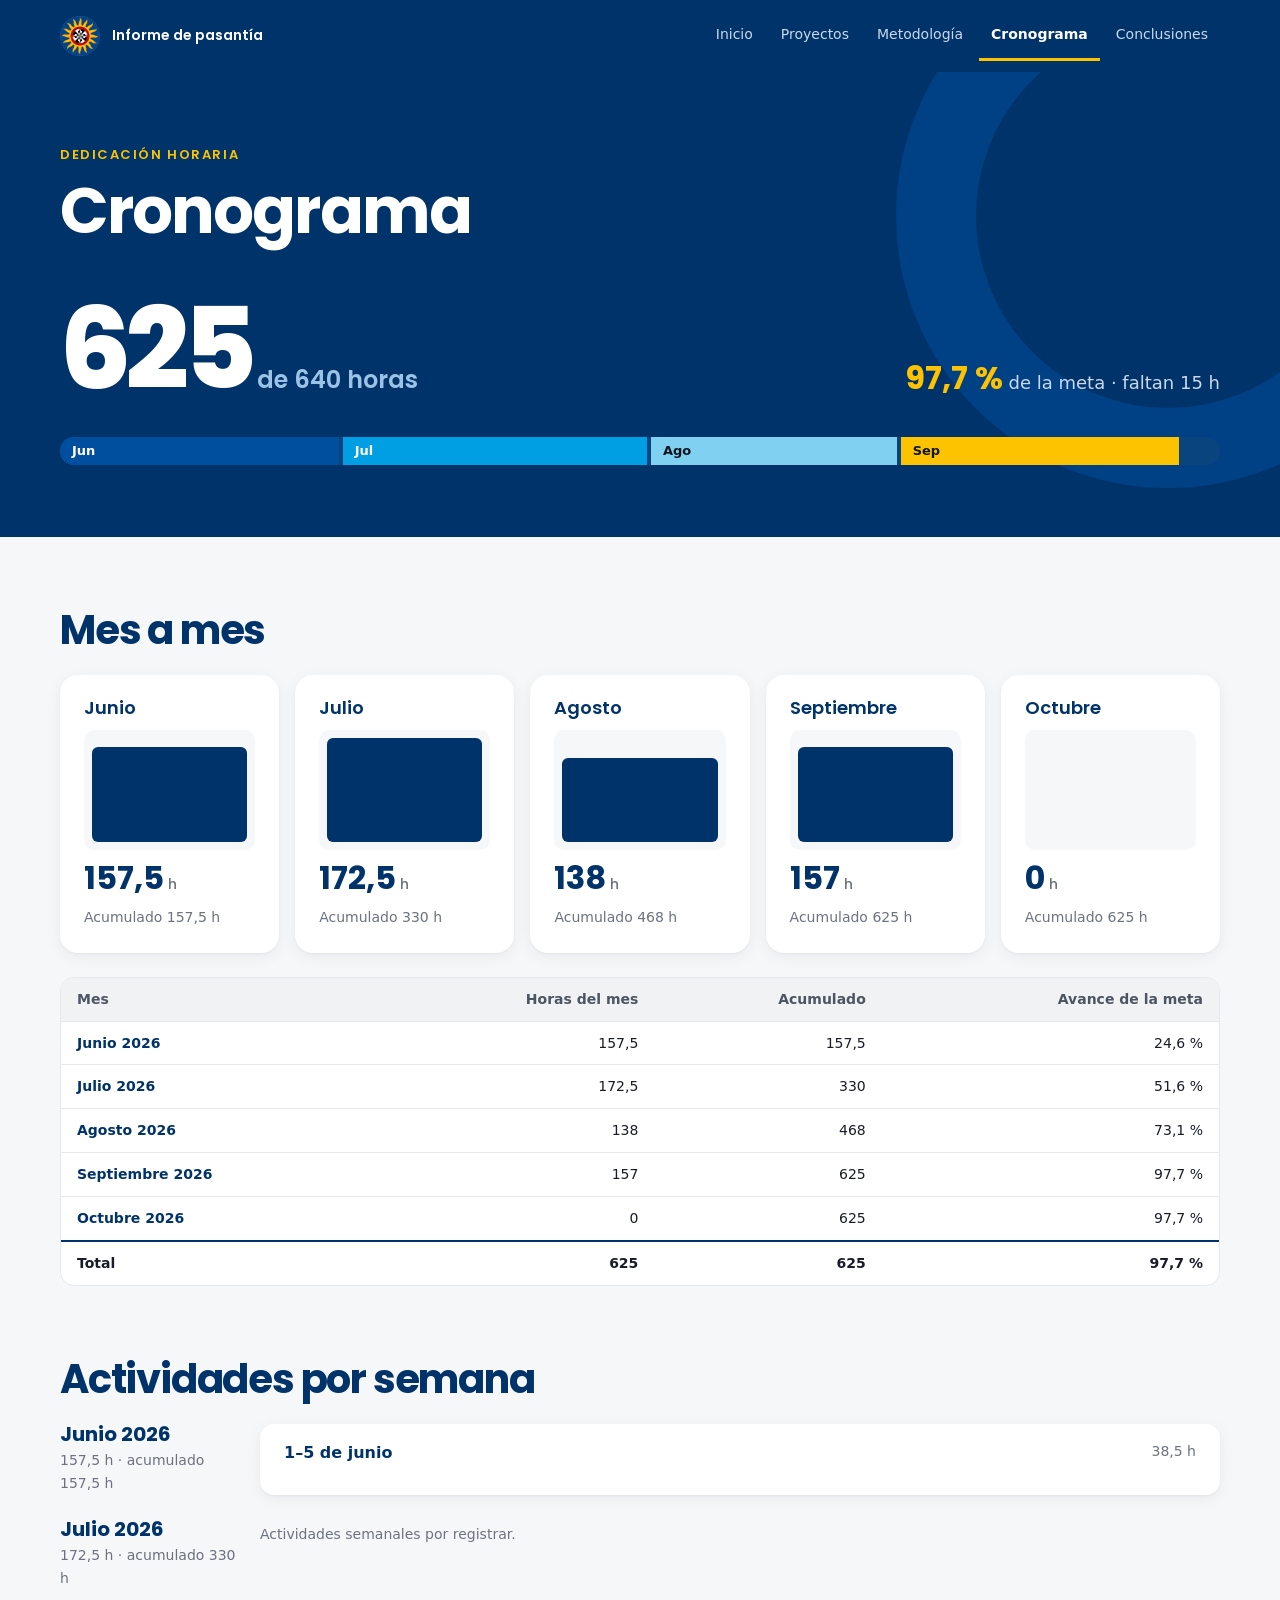
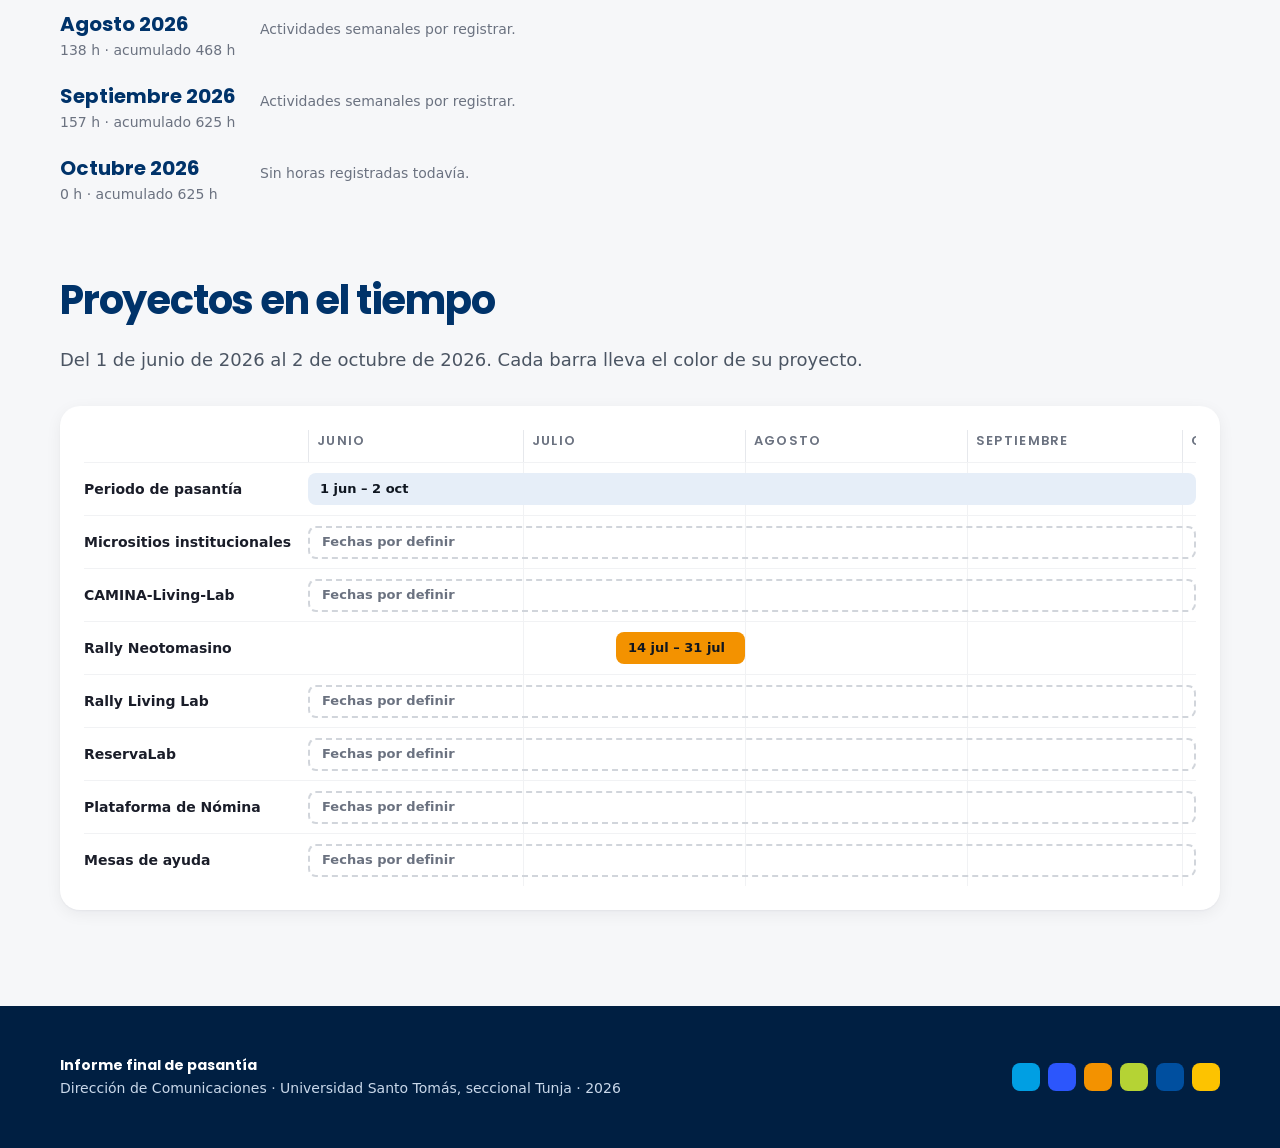
==== cronograma.html @ 3eb67ada "Primer commit" ====
<!doctype html>
<html lang="es">
<head>
  <meta charset="utf-8">
  <meta name="viewport" content="width=device-width, initial-scale=1">
  <title>Cronograma · Informe de pasantía</title>
  <meta name="description" content="Cronograma de la pasantía: avance de horas, resumen mensual, actividades semanales y diagrama de Gantt de los proyectos.">
  <link rel="icon" href="./assets/img/marcas/usta-escudo.webp" type="image/webp">
  <link rel="stylesheet" href="./assets/css/estilos.css">
  <script>document.documentElement.className += ' js';</script>
</head>
<body data-pagina="cronograma" data-seccion="cronograma" data-raiz="./">
  <a class="salto" href="#contenido">Saltar al contenido</a>

  <header class="barra">
    <div class="barra__interior">
      <a class="marca" href="./index.html">
        <img src="./assets/img/marcas/usta-escudo.webp" alt="Escudo de la Universidad Santo Tomás">
        <span>Informe de pasantía</span>
      </a>
      <button class="menu-boton" type="button" aria-expanded="false" aria-controls="menu-principal">
        <span class="menu-boton__icono" aria-hidden="true"></span>Menú
      </button>
      <nav id="menu-principal" class="menu" aria-label="Principal">
        <ul>
          <li><a href="./index.html" data-seccion="inicio">Inicio</a></li>
          <li><a href="./index.html#proyectos" data-seccion="proyectos">Proyectos</a></li>
          <li><a href="./metodologia.html" data-seccion="metodologia">Metodología</a></li>
          <li><a href="./cronograma.html" data-seccion="cronograma">Cronograma</a></li>
          <li><a href="./conclusiones.html" data-seccion="conclusiones">Conclusiones</a></li>
        </ul>
      </nav>
    </div>
  </header>

  <main id="contenido" tabindex="-1">
    <header class="cabecera-oscura">
      <div class="cabecera-oscura__aro" aria-hidden="true"></div>
      <div class="contenedor">
        <p class="antetitulo">Dedicación horaria</p>
        <h1>Cronograma</h1>
        <div id="crono-cabecera"></div>
      </div>
    </header>
    <noscript><div class="contenedor"><p class="aviso">Este informe usa JavaScript para mostrar los datos. Actívalo para ver el contenido completo.</p></div></noscript>
    <div class="contenedor">
      <div id="cronograma"></div>
      <div id="gantt"></div>
    </div>
  </main>

  <footer class="pie">
    <div class="pie__interior">
      <p><strong>Informe final de pasantía</strong><br>Dirección de Comunicaciones · Universidad Santo Tomás, seccional Tunja · 2026</p>
      <div class="pie__paleta" aria-hidden="true">
        <span style="background:#009fe3"></span><span style="background:#2c56fc"></span><span style="background:#f39200"></span><span style="background:#b5d334"></span><span style="background:#004f9f"></span><span style="background:#fdc300"></span>
      </div>
    </div>
  </footer>

  <script src="./data/general.js"></script>
  <script src="./data/proyectos.js"></script>
  <script src="./data/cronograma.js"></script>
  <script src="./assets/js/app.js"></script>
  <script>
    App.montarCronograma();
  </script>
</body>
</html>
---- assets/css/estilos.css ----
/* ==========================================================================
   Informe final de pasantía — Hoja de estilos principal
   Universidad Santo Tomás, seccional Tunja · Dirección de Comunicaciones

   El informe tiene un marco común con la paleta institucional USTA y, dentro
   de él, cada ficha de proyecto adopta la identidad visual del producto que
   documenta. Las fichas usan las variables --p-* definidas aquí con valores
   institucionales por defecto; cada tema las redefine en assets/css/temas/.

   1. Fuentes autoalojadas
   2. Tokens
   3. Base y utilidades
   4. Barra de navegación y pie
   5. Páginas generales (cabeceras, secciones, prosa)
   6. Inicio: portada, cifras, mosaico de proyectos
   7. Cronograma
   8. Fichas de proyecto: estructura e índice
   9. Fichas de proyecto: componentes
   10. Impresión
   ========================================================================== */


/* 1. Fuentes autoalojadas (OFL) ------------------------------------------- */

@font-face { font-family: "Poppins"; font-weight: 400; font-style: normal; font-display: swap; src: url("../fonts/poppins-400.ttf") format("truetype"); }
@font-face { font-family: "Poppins"; font-weight: 500; font-style: normal; font-display: swap; src: url("../fonts/poppins-500.ttf") format("truetype"); }
@font-face { font-family: "Poppins"; font-weight: 600; font-style: normal; font-display: swap; src: url("../fonts/poppins-600.ttf") format("truetype"); }
@font-face { font-family: "Poppins"; font-weight: 700; font-style: normal; font-display: swap; src: url("../fonts/poppins-700.ttf") format("truetype"); }
@font-face { font-family: "Poppins"; font-weight: 800; font-style: normal; font-display: swap; src: url("../fonts/poppins-800.ttf") format("truetype"); }
@font-face { font-family: "Nunito"; font-weight: 400; font-style: normal; font-display: swap; src: url("../fonts/nunito-400.woff2") format("woff2"); }
@font-face { font-family: "Nunito"; font-weight: 600; font-style: normal; font-display: swap; src: url("../fonts/nunito-600.woff2") format("woff2"); }
@font-face { font-family: "Nunito"; font-weight: 700; font-style: normal; font-display: swap; src: url("../fonts/nunito-700.woff2") format("woff2"); }
@font-face { font-family: "Nunito"; font-weight: 800; font-style: normal; font-display: swap; src: url("../fonts/nunito-800.woff2") format("woff2"); }
@font-face { font-family: "Nunito"; font-weight: 900; font-style: normal; font-display: swap; src: url("../fonts/nunito-900.woff2") format("woff2"); }


/* 2. Tokens --------------------------------------------------------------- */

:root {
  /* Paleta institucional USTA ("Portales institucionales"), tomada de los
     estilos de ReservaLab y de la Plataforma de Nómina. */
  --usta-medianoche: #00336a;
  --usta-azul: #004f9f;
  --usta-ceruleo: #009fe3;
  --usta-amarillo: #fdc300;
  --usta-noche: #001f42;
  --usta-azul-claro: #c9d8ea;
  --usta-azul-palido: #eef4fb;

  --gris-900: #1a1d29;
  --gris-700: #374151;
  --gris-600: #4b5563;
  --gris-500: #6b7280;
  --gris-300: #d1d5db;
  --gris-200: #e6e8ec;
  --gris-100: #f1f2f4;
  --fondo: #f6f7f9;
  --blanco: #ffffff;

  /* Tipografía */
  --f-titulos: "Poppins", system-ui, -apple-system, "Segoe UI", sans-serif;
  --f-cuerpo: system-ui, -apple-system, "Segoe UI", Roboto, "Helvetica Neue", Arial, sans-serif;
  --f-nunito: "Nunito", system-ui, -apple-system, "Segoe UI", sans-serif;
  --f-mono: ui-monospace, SFMono-Regular, Menlo, Consolas, "Liberation Mono", monospace;

  --fs-xs: 0.8125rem;
  --fs-sm: 0.875rem;
  --fs-base: 1rem;
  --fs-md: 1.125rem;
  --fs-lg: 1.25rem;
  --fs-xl: 1.5rem;
  --fs-2xl: 2rem;
  --fs-3xl: clamp(1.875rem, 1.3rem + 2.2vw, 2.5rem);
  --fs-4xl: clamp(2.5rem, 1.6rem + 3.6vw, 4rem);
  --fs-5xl: clamp(3rem, 1.6rem + 5.6vw, 5.5rem);

  --lh-titulo: 1.05;
  --lh-compacto: 1.35;
  --lh-base: 1.65;
  --tracking-titulo: -0.03em;
  --tracking-etiqueta: 0.12em;

  /* Espaciado */
  --sp-1: 0.25rem;
  --sp-2: 0.5rem;
  --sp-3: 0.75rem;
  --sp-4: 1rem;
  --sp-5: 1.5rem;
  --sp-6: 2rem;
  --sp-7: 3rem;
  --sp-8: 4.5rem;
  --sp-9: 6rem;

  /* Medidas */
  --ancho-sitio: 77.5rem;
  --ancho-lectura: 72ch;
  --ancho-indice: 14rem;
  --margen: clamp(1rem, 4vw, 2.5rem);
  --alto-barra: 4.5rem;
  --tam-escudo: 2.5rem;
  --tam-toque: 2.75rem;
  --linea: 1px;
  --linea-2: 2px;
  --linea-3: 3px;
  --radio-sm: 6px;
  --radio: 14px;
  --radio-lg: 24px;
  --radio-pildora: 999px;
  --sombra: 0 1px 2px rgb(16 24 40 / 0.04), 0 4px 16px rgb(16 24 40 / 0.06);
  --sombra-fuerte: 0 24px 60px rgb(0 20 50 / 0.3);
  --transicion: 160ms ease;

  /* Variables de ficha (valores institucionales por defecto) */
  --p-fondo: var(--fondo);
  --p-superficie: var(--blanco);
  --p-superficie-2: var(--gris-100);
  --p-texto: var(--gris-900);
  --p-suave: var(--gris-600);
  --p-titulo: var(--usta-medianoche);
  --p-primario: var(--usta-medianoche);
  --p-sobre-primario: var(--blanco);
  --p-acento: var(--usta-amarillo);
  --p-sobre-acento: var(--usta-noche);
  --p-oscuro: var(--usta-medianoche);
  --p-sobre-oscuro: var(--blanco);
  --p-oscuro-2: var(--usta-noche);
  --p-etiqueta-oscuro: var(--usta-amarillo);
  --p-suave-oscuro: var(--usta-azul-claro);
  --p-num: var(--usta-azul);
  --p-borde: var(--gris-200);
  --p-radio: var(--radio);
  --p-radio-chip: var(--radio-pildora);
  --p-radio-capa: var(--radio);
  --p-fuente: var(--f-cuerpo);
  --p-fuente-titulos: var(--f-titulos);
  --p-peso-titulo: 700;
}


/* 3. Base y utilidades ---------------------------------------------------- */

*, *::before, *::after { box-sizing: border-box; }

html {
  -webkit-text-size-adjust: 100%;
  text-size-adjust: 100%;
  scroll-behavior: smooth;
  scroll-padding-top: var(--sp-5);
}

body {
  margin: 0;
  min-height: 100vh;
  display: flex;
  flex-direction: column;
  font-family: var(--f-cuerpo);
  font-size: var(--fs-base);
  line-height: var(--lh-base);
  color: var(--gris-900);
  background: var(--fondo);
}

main { flex: 1; }
main:focus { outline: none; }

img { display: block; max-width: 100%; height: auto; }

h1, h2, h3, h4 {
  margin: 0;
  line-height: var(--lh-titulo);
  letter-spacing: var(--tracking-titulo);
  text-wrap: balance;
}

p, ul, ol, dl, figure, pre, blockquote { margin: 0; }
p, li, dd { max-width: var(--ancho-lectura); }

a { color: var(--usta-azul); text-underline-offset: 0.2em; }
a:hover { color: var(--usta-medianoche); }

:focus-visible {
  outline: var(--linea-3) solid var(--usta-ceruleo);
  outline-offset: var(--linea-2);
  border-radius: var(--radio-sm);
}

code {
  font-family: var(--f-mono);
  font-size: 0.9em;
  padding: 0.1em 0.35em;
  background: var(--gris-100);
  border-radius: var(--radio-sm);
  overflow-wrap: anywhere;
}

pre {
  overflow-x: auto;
  padding: var(--sp-4) var(--sp-5);
  font-family: var(--f-mono);
  font-size: var(--fs-sm);
  line-height: 1.8;
  border-radius: var(--radio);
}

pre code { padding: 0; background: none; color: inherit; font-size: inherit; }

.sr-only {
  position: absolute; width: 1px; height: 1px; padding: 0; margin: -1px;
  overflow: hidden; clip: rect(0 0 0 0); white-space: nowrap; border: 0;
}

.salto {
  position: absolute; top: var(--sp-2); left: var(--sp-2); z-index: 300;
  padding: var(--sp-2) var(--sp-4);
  font-weight: 700; color: var(--usta-noche); background: var(--usta-amarillo);
  border-radius: var(--radio-sm);
  transform: translateY(-200%);
}
.salto:focus { transform: none; }

.contenedor {
  width: 100%;
  max-width: var(--ancho-sitio);
  margin-inline: auto;
  padding-inline: var(--margen);
}

.antetitulo {
  font-family: var(--f-titulos);
  font-size: var(--fs-xs);
  font-weight: 600;
  letter-spacing: var(--tracking-etiqueta);
  text-transform: uppercase;
}

.aviso {
  padding: var(--sp-4) var(--sp-5);
  border-radius: var(--radio);
  background: #fff7d6;
  border: var(--linea) solid var(--usta-amarillo);
  color: var(--gris-900);
}

.vacio { color: var(--gris-500); }

.externo::after { content: " ↗"; content: " ↗" / ""; }

@media (prefers-reduced-motion: reduce) {
  html { scroll-behavior: auto; }
  *, *::before, *::after { transition: none !important; }
}


/* 4. Barra de navegación y pie -------------------------------------------- */

.barra {
  position: relative;
  z-index: 100;
  color: var(--blanco);
  background: var(--usta-medianoche);
}

.barra :focus-visible, .pie :focus-visible { outline-color: var(--usta-amarillo); }

.barra__interior {
  display: flex;
  flex-wrap: wrap;
  align-items: center;
  justify-content: space-between;
  gap: 0 var(--sp-5);
  max-width: var(--ancho-sitio);
  min-height: var(--alto-barra);
  margin-inline: auto;
  padding-inline: var(--margen);
}

.marca {
  display: inline-flex;
  align-items: center;
  gap: var(--sp-3);
  min-height: var(--alto-barra);
  font-family: var(--f-titulos);
  font-weight: 600;
  font-size: var(--fs-sm);
  color: var(--blanco);
  text-decoration: none;
}
.marca:hover { color: var(--blanco); }
.marca img { width: var(--tam-escudo); height: var(--tam-escudo); }

.menu ul { display: flex; gap: var(--sp-1); margin: 0; padding: 0; list-style: none; }
.menu a {
  display: block;
  padding: var(--sp-3) var(--sp-3);
  font-size: var(--fs-sm);
  color: var(--usta-azul-claro);
  text-decoration: none;
  border-bottom: var(--linea-3) solid transparent;
  transition: color var(--transicion), border-color var(--transicion);
}
.menu a:hover { color: var(--blanco); border-bottom-color: var(--usta-azul); }
.menu a.es-actual { color: var(--blanco); font-weight: 700; border-bottom-color: var(--usta-amarillo); }

.menu-boton {
  display: none;
  align-items: center;
  gap: var(--sp-2);
  min-height: var(--tam-toque);
  padding: 0 var(--sp-4);
  font: inherit;
  font-size: var(--fs-sm);
  color: var(--blanco);
  background: transparent;
  border: var(--linea) solid var(--usta-azul);
  border-radius: var(--radio-sm);
  cursor: pointer;
}
.menu-boton__icono, .menu-boton__icono::before, .menu-boton__icono::after {
  display: block; width: 1.125rem; height: var(--linea-2); background: currentColor;
}
.menu-boton__icono { position: relative; }
.menu-boton__icono::before, .menu-boton__icono::after { content: ""; position: absolute; left: 0; }
.menu-boton__icono::before { top: -6px; }
.menu-boton__icono::after { top: 6px; }

.barra__franja {
  height: 5px;
  background: linear-gradient(90deg, var(--usta-medianoche) 0%, var(--usta-ceruleo) 55%, var(--usta-amarillo) 100%);
}

@media (max-width: 56rem) {
  .js .menu-boton { display: inline-flex; }
  .js .menu { display: none; flex-basis: 100%; }
  .js .menu.esta-abierto { display: block; }
  .menu ul { flex-direction: column; padding-bottom: var(--sp-3); }
  .menu a { border-bottom: 0; border-left: var(--linea-3) solid transparent; }
  .menu a.es-actual { border-left-color: var(--usta-amarillo); }
}

@media (max-width: 24rem) {
  .marca span { display: none; }
}

.pie {
  margin-top: var(--sp-9);
  color: var(--usta-azul-claro);
  background: var(--usta-noche);
  font-size: var(--fs-sm);
}
.pie__interior {
  display: flex;
  flex-wrap: wrap;
  align-items: center;
  justify-content: space-between;
  gap: var(--sp-5);
  max-width: var(--ancho-sitio);
  margin-inline: auto;
  padding: var(--sp-7) var(--margen);
}
.pie strong { font-family: var(--f-titulos); color: var(--blanco); }
.pie a { color: var(--blanco); }
.pie__paleta { display: flex; gap: var(--sp-2); }
.pie__paleta span { width: 1.75rem; height: 1.75rem; border-radius: 8px; }


/* 5. Páginas generales ---------------------------------------------------- */

.cabecera-oscura {
  color: var(--blanco);
  background: var(--usta-medianoche);
  padding-block: var(--sp-8) var(--sp-8);
  position: relative;
  overflow: hidden;
}
.cabecera-oscura .antetitulo { color: var(--usta-amarillo); }
.cabecera-oscura h1 {
  margin-top: var(--sp-3);
  font-family: var(--f-titulos);
  font-size: var(--fs-4xl);
  font-weight: 700;
}
.cabecera-oscura__entradilla {
  margin-top: var(--sp-5);
  font-size: var(--fs-md);
  color: var(--usta-azul-claro);
}
.cabecera-oscura__aro {
  position: absolute;
  right: -10rem;
  top: -8rem;
  width: 34rem;
  height: 34rem;
  border-radius: 50%;
  border: 5rem solid var(--usta-azul);
  opacity: 0.5;
  pointer-events: none;
}
.cabecera-oscura .contenedor { position: relative; }

.migas ol {
  display: flex; flex-wrap: wrap; gap: var(--sp-2);
  margin: 0 0 var(--sp-6); padding: 0; list-style: none;
  font-size: var(--fs-sm);
}
.migas li + li::before { content: "/"; margin-right: var(--sp-2); opacity: 0.6; }
.migas a { color: inherit; }

.seccion { padding-block: var(--sp-8) 0; }
.seccion__titulo {
  font-family: var(--f-titulos);
  font-size: var(--fs-3xl);
  font-weight: 700;
  color: var(--usta-medianoche);
  margin-bottom: var(--sp-5);
}
.seccion__entradilla { color: var(--gris-600); font-size: var(--fs-md); margin-bottom: var(--sp-6); }

.prosa { font-size: var(--fs-md); line-height: 1.75; color: var(--gris-700); }
.prosa > * + * { margin-top: var(--sp-4); }
.prosa h3 {
  margin-top: var(--sp-6);
  font-family: var(--f-titulos);
  font-size: var(--fs-lg);
  font-weight: 600;
  color: var(--usta-medianoche);
}
.prosa ul, .prosa ol { padding-left: var(--sp-5); }
.prosa li + li { margin-top: var(--sp-2); }
.prosa dt { font-family: var(--f-titulos); font-weight: 600; color: var(--usta-medianoche); }
.prosa dd { margin: var(--sp-1) 0 var(--sp-4); }
.prosa blockquote {
  padding: var(--sp-4) var(--sp-5);
  background: var(--blanco);
  border-radius: var(--radio);
  box-shadow: var(--sombra);
}
.prosa blockquote p + p { margin-top: var(--sp-3); }

/* Tablas genéricas */
.tabla-scroll {
  overflow-x: auto;
  background: var(--p-superficie);
  border: var(--linea) solid var(--p-borde);
  border-radius: var(--p-radio);
}
table { width: 100%; border-collapse: collapse; font-size: var(--fs-sm); line-height: var(--lh-compacto); }
.tabla-scroll table { min-width: 34rem; }
th, td { padding: var(--sp-3) var(--sp-4); text-align: left; vertical-align: top; border-bottom: var(--linea) solid var(--p-borde); }
thead th { font-weight: 600; color: var(--p-suave); background: var(--p-superficie-2); white-space: nowrap; }
tbody th { font-weight: 700; color: var(--p-titulo); }
tbody tr:last-child > * { border-bottom: 0; }
tfoot th, tfoot td { font-weight: 700; border-top: var(--linea-2) solid var(--p-titulo); border-bottom: 0; }
.num { text-align: right; font-variant-numeric: tabular-nums; white-space: nowrap; }

/* Disposición con índice lateral (metodología, conclusiones, fichas) */
.con-indice {
  display: grid;
  grid-template-columns: minmax(0, 1fr);
  gap: var(--sp-6);
}
@media (min-width: 64rem) {
  .con-indice { grid-template-columns: var(--ancho-indice) minmax(0, 1fr); gap: var(--sp-8); }
}
.con-indice__cuerpo { min-width: 0; }


/* 6. Inicio --------------------------------------------------------------- */

.portada {
  position: relative;
  overflow: hidden;
  color: var(--blanco);
  background: var(--usta-medianoche);
  padding-block: var(--sp-8) calc(var(--sp-9) + var(--sp-5));
}
.portada__rejilla {
  position: relative;
  display: grid;
  grid-template-columns: minmax(0, 1.5fr) minmax(0, 1fr);
  gap: var(--sp-8);
  align-items: end;
}
.portada .antetitulo { color: var(--usta-amarillo); }
.portada h1 {
  margin-top: var(--sp-5);
  font-family: var(--f-titulos);
  font-size: var(--fs-4xl);
  font-weight: 700;
}
.portada__bajada { margin-top: var(--sp-6); font-size: var(--fs-md); color: var(--usta-azul-claro); max-width: 38rem; }
.portada__datos { display: flex; flex-wrap: wrap; gap: var(--sp-5) var(--sp-7); margin-top: var(--sp-7); }
.portada__datos dt { font-size: var(--fs-xs); font-weight: 700; letter-spacing: var(--tracking-etiqueta); text-transform: uppercase; color: var(--usta-amarillo); }
.portada__datos dd { margin: var(--sp-1) 0 0; font-weight: 600; line-height: 1.5; }

.medidor {
  padding: var(--sp-6);
  color: var(--gris-900);
  background: var(--blanco);
  border-radius: var(--radio-lg);
  box-shadow: var(--sombra-fuerte);
}
.medidor__rotulo { font-size: var(--fs-xs); font-weight: 700; letter-spacing: 0.1em; text-transform: uppercase; color: var(--gris-500); }
.medidor__cifra { margin-top: var(--sp-2); font-family: var(--f-titulos); line-height: 1; }
.medidor__cifra strong { font-size: clamp(3.5rem, 2.4rem + 4vw, 5.5rem); font-weight: 800; letter-spacing: -0.04em; color: var(--usta-medianoche); }
.medidor__cifra span { font-size: var(--fs-lg); font-weight: 600; color: var(--gris-500); }
.medidor__pie { margin-top: var(--sp-5); padding-top: var(--sp-5); border-top: var(--linea) solid var(--gris-200); color: var(--gris-600); }
.medidor__pie strong { color: var(--usta-medianoche); }

.barra-horas {
  display: flex;
  gap: 3px;
  height: 0.875rem;
  margin: var(--sp-5) 0 var(--sp-3);
  overflow: hidden;
  background: var(--gris-200);
  border-radius: var(--radio-pildora);
}
.barra-horas span { height: 100%; }
.barra-horas__meses { display: flex; justify-content: space-between; font-size: var(--fs-xs); font-weight: 600; color: var(--gris-600); }

.cifras {
  position: relative;
  display: grid;
  grid-template-columns: repeat(4, minmax(0, 1fr));
  margin-top: calc(var(--sp-8) * -1);
  overflow: hidden;
  background: var(--blanco);
  border-radius: 20px;
  box-shadow: var(--sombra);
}
.cifras > div { display: flex; flex-direction: column; padding: var(--sp-6); border-right: var(--linea) solid var(--gris-200); }
.cifras > div:last-child { border-right: 0; }
.cifras dt { order: 2; margin-top: var(--sp-1); color: var(--gris-600); }
.cifras dd { order: 1; margin: 0; font-family: var(--f-titulos); font-size: var(--fs-3xl); font-weight: 700; line-height: 1.1; color: var(--usta-medianoche); }

.resumen {
  display: grid;
  grid-template-columns: minmax(0, 17rem) minmax(0, 1fr);
  gap: var(--sp-7);
  padding-top: var(--sp-9);
}
.resumen h2 { font-family: var(--f-titulos); font-size: var(--fs-2xl); color: var(--usta-medianoche); }

.proyectos-cabeza {
  display: flex; flex-wrap: wrap; align-items: end; justify-content: space-between; gap: var(--sp-4);
  padding-top: var(--sp-8); margin-bottom: var(--sp-6);
}
.proyectos-cabeza h2 { font-family: var(--f-titulos); font-size: var(--fs-4xl); color: var(--usta-medianoche); }
.proyectos-cabeza p { max-width: 26rem; color: var(--gris-600); }

/* Mosaico: cada tarjeta lleva la identidad de su proyecto */
.mosaico {
  display: grid;
  grid-template-columns: repeat(3, minmax(0, 1fr));
  gap: var(--sp-5);
  margin: 0;
  padding: 0;
  list-style: none;
}
.mosaico > li { display: flex; max-width: none; }
.mosaico .ancho-2 { grid-column: span 2; }
.mosaico .ancho-3 { grid-column: span 3; }
.mosaico .alto-2 { grid-row: span 2; }

.teja {
  position: relative;
  overflow: hidden;
  display: flex;
  flex-direction: column;
  justify-content: space-between;
  gap: var(--sp-5);
  width: 100%;
  min-height: 19rem;
  padding: var(--sp-6);
  text-decoration: none;
  transition: transform var(--transicion), box-shadow var(--transicion);
}
.teja:hover { transform: translateY(-3px); box-shadow: var(--sombra-fuerte); }
.teja__rotulo { position: relative; font-size: var(--fs-xs); font-weight: 800; letter-spacing: var(--tracking-etiqueta); text-transform: uppercase; }
.teja__nombre { position: relative; margin-top: var(--sp-3); font-size: var(--fs-2xl); line-height: 1.05; letter-spacing: -0.02em; }
.teja__pie { position: relative; display: flex; flex-wrap: wrap; align-items: end; justify-content: space-between; gap: var(--sp-3); font-size: var(--fs-sm); font-weight: 700; }
.teja__chips { display: flex; flex-wrap: wrap; gap: var(--sp-2); margin: 0; padding: 0; list-style: none; }
.teja__chips li { padding: var(--sp-1) var(--sp-3); font-size: var(--fs-xs); font-weight: 700; }

/* Teja: Rally Neotomasino */
.teja--neotomasino { font-family: var(--f-titulos); color: var(--usta-medianoche); background: #fff1dc; border-radius: 10px; }
.teja--neotomasino .teja__rotulo { color: #8a4a00; }
.teja--neotomasino .teja__bienvenida { width: 15rem; margin-top: var(--sp-4); transform: rotate(-2deg); }
.teja--neotomasino .teja__nombre { font-weight: 800; font-size: var(--fs-3xl); }
.teja--neotomasino .teja__sellos { position: absolute; top: var(--sp-5); right: var(--sp-5); display: flex; gap: var(--sp-2); }
.teja--neotomasino .teja__sellos img { width: 6.5rem; height: 6.5rem; }
.teja--neotomasino .teja__sellos img:nth-child(1) { transform: rotate(-10deg); }
.teja--neotomasino .teja__sellos img:nth-child(2) { transform: rotate(8deg) translateY(2.5rem); }
.teja--neotomasino .teja__chips li { color: var(--blanco); background: var(--usta-medianoche); border-radius: 6px; }
.teja--neotomasino .teja__chips li:last-child { color: #1a1300; background: #f39200; }

/* Teja: ReservaLab */
.teja--reservalab { color: #0a0a0a; background: var(--blanco); border: var(--linea) solid #e4e4e7; border-radius: 16px; }
.teja--reservalab .teja__rotulo { color: #71717a; letter-spacing: 0.04em; }
.teja--reservalab .teja__nombre { font-weight: 700; letter-spacing: -0.035em; }
.teja__app { display: flex; gap: var(--sp-3); height: 14rem; padding: var(--sp-3); border-radius: 14px; background: #f3f4f9; }
.teja__riel { display: flex; flex-direction: column; align-items: center; gap: var(--sp-3); width: 4rem; padding: var(--sp-3) 0; border-radius: 12px; background: var(--usta-medianoche); }
.teja__riel span { width: 1.6rem; height: 1.6rem; border-radius: 8px; background: rgb(255 255 255 / 0.18); }
.teja__riel span.activo { width: 3.25rem; margin-left: var(--sp-3); border-radius: 8px 0 0 8px; background: #f3f4f9; }
.teja__filas { flex: 1; display: flex; flex-direction: column; gap: var(--sp-2); }
.teja__filas span { display: flex; align-items: center; gap: var(--sp-2); height: 3.25rem; padding: 0 var(--sp-3); background: var(--blanco); border: var(--linea) solid #e4e4e7; border-radius: 10px; }
.teja__filas i { width: 0.5rem; height: 0.5rem; border-radius: 50%; }
.teja__filas b { flex: 1; height: 0.5rem; border-radius: 4px; background: #e4e4e7; }
.teja--reservalab .teja__cifras { display: flex; gap: var(--sp-6); }
.teja--reservalab .teja__cifras strong { display: block; font-size: var(--fs-2xl); letter-spacing: -0.03em; line-height: 1; }
.teja--reservalab .teja__cifras span { font-size: var(--fs-xs); color: #52525b; }
.teja--reservalab .teja__pie { color: var(--usta-azul); }

/* Teja: CAMINA */
.teja--camina { font-family: var(--f-nunito); color: var(--blanco); background: #2c56fc; border-radius: var(--radio-lg); }
.teja--camina .teja__rotulo { color: #b5d334; }
.teja--camina .teja__logo { position: relative; width: 12.5rem; margin-top: var(--sp-4); }
.teja--camina .teja__globo { position: absolute; right: -4rem; bottom: -4.5rem; width: 16rem; filter: drop-shadow(0 0 40px rgb(255 255 255 / 0.45)); }
.teja--camina .teja__lema { position: relative; max-width: 12rem; font-weight: 800; font-size: var(--fs-md); line-height: 1.35; }
.teja--camina .teja__lema b { color: #b5d334; }

/* Teja: Rally Living Lab */
.teja--livinglab { font-family: var(--f-nunito); color: #121212; background: var(--blanco); border: var(--linea-2) solid #2c56fc; border-radius: var(--radio-lg); }
.teja--livinglab .teja__rotulo { color: #2c56fc; }
.teja--livinglab .teja__titulo-img { width: 100%; max-width: 15rem; }
.teja--livinglab .teja__sellos { display: flex; gap: var(--sp-1); }
.teja--livinglab .teja__sellos img { width: 3.5rem; height: 3.5rem; }
.teja--livinglab .teja__pie { color: #2c56fc; font-weight: 800; }

/* Teja: Nómina */
.teja--nomina {
  display: grid;
  grid-template-columns: repeat(auto-fit, minmax(min(100%, 15rem), 1fr));
  align-items: center;
  font-family: var(--f-titulos);
  color: var(--gris-900);
  background: var(--blanco);
  border-radius: var(--radio);
  box-shadow: var(--sombra);
}
.teja--nomina::before { content: ""; position: absolute; inset: 0 0 auto; height: 6px; background: linear-gradient(90deg, var(--usta-medianoche), var(--usta-ceruleo) 55%, var(--usta-amarillo)); }
.teja--nomina .teja__rotulo { color: var(--usta-azul); font-weight: 600; }
.teja--nomina .teja__nombre { color: var(--usta-medianoche); font-weight: 700; }
.teja--nomina .teja__desc { margin-top: var(--sp-3); font-family: var(--f-cuerpo); font-size: var(--fs-sm); color: var(--gris-500); }
.teja__modulos { display: flex; gap: var(--sp-3); }
.teja__modulos span { flex: 1; padding: var(--sp-4); text-align: center; border: var(--linea) solid var(--gris-200); border-radius: var(--radio); }
.teja__modulos b { display: block; color: var(--usta-medianoche); }
.teja__modulos small { font-family: var(--f-cuerpo); color: var(--gris-500); }

/* Teja: Mesas de ayuda */
.teja--mesas { font-family: var(--f-titulos); color: var(--blanco); background: var(--usta-noche); border-radius: var(--radio); min-height: 15rem; }
.teja--mesas .teja__rotulo { color: var(--usta-amarillo); font-weight: 600; }
.teja--mesas .teja__nombre { font-weight: 700; }
.teja__tickets { display: flex; flex-direction: column; gap: var(--sp-1); }
.teja__tickets span { display: flex; justify-content: space-between; padding: var(--sp-2) var(--sp-3); font-size: var(--fs-xs); background: rgb(255 255 255 / 0.08); border-radius: 8px; }

/* Teja: Micrositios */
.teja--micrositios {
  display: grid;
  grid-template-columns: repeat(auto-fit, minmax(min(100%, 20rem), 1fr));
  align-items: center;
  font-family: var(--f-titulos);
  color: var(--usta-noche);
  background: var(--usta-ceruleo);
  border-radius: 8px;
  min-height: 0;
}
.teja--micrositios .teja__nombre { font-weight: 700; font-size: var(--fs-3xl); }
.teja--micrositios .teja__pie { margin-top: var(--sp-4); justify-content: flex-start; }
.teja__mosaico { display: grid; grid-template-columns: repeat(8, minmax(0, 1fr)); gap: var(--sp-2); }
.teja__mosaico span { aspect-ratio: 1; border-radius: 6px; }

.duo { display: grid; grid-template-columns: repeat(2, minmax(0, 1fr)); gap: var(--sp-5); padding-top: var(--sp-9); }
.atajo {
  display: flex; flex-direction: column; gap: var(--sp-4);
  padding: var(--sp-6);
  text-decoration: none;
  border-radius: var(--radio-lg);
}
.atajo h3 { font-family: var(--f-titulos); font-size: var(--fs-2xl); font-weight: 700; }
.atajo--claro { color: var(--gris-700); background: var(--blanco); border: var(--linea) solid var(--gris-200); }
.atajo--claro .antetitulo { color: var(--usta-azul); }
.atajo--claro h3 { color: var(--usta-medianoche); }
.atajo--oscuro { color: var(--blanco); background: var(--usta-medianoche); }
.atajo--oscuro .antetitulo { color: var(--usta-amarillo); }
.atajo__barras { display: flex; align-items: end; gap: var(--sp-3); height: 7.5rem; }
.atajo__barras div { flex: 1; display: flex; flex-direction: column; align-items: center; justify-content: end; gap: var(--sp-2); height: 100%; }
.atajo__barras span { width: 100%; border-radius: 8px 8px 2px 2px; background: var(--usta-amarillo); }
.atajo__barras small { font-size: var(--fs-xs); font-weight: 700; color: var(--usta-azul-claro); }

.indice-informe ol { margin: 0; padding: 0; list-style: none; counter-reset: idx; }
.indice-informe > ol > li {
  counter-increment: idx;
  display: grid;
  grid-template-columns: 2.5rem minmax(0, 1fr);
  padding-block: var(--sp-4);
  border-bottom: var(--linea) solid var(--gris-200);
  max-width: none;
}
.indice-informe > ol > li::before {
  content: counter(idx, decimal-leading-zero);
  content: counter(idx, decimal-leading-zero) / "";
  font-family: var(--f-titulos); font-weight: 700; color: var(--usta-azul);
}
.indice-informe a { font-family: var(--f-titulos); font-weight: 600; color: var(--usta-medianoche); }
.indice-informe p { grid-column: 2; font-size: var(--fs-sm); color: var(--gris-500); }
.indice-informe ol ol { grid-column: 2; display: flex; flex-wrap: wrap; gap: var(--sp-2); margin-top: var(--sp-3); }
.indice-informe ol ol a { display: inline-block; padding: var(--sp-1) var(--sp-3); font-size: var(--fs-sm); background: var(--blanco); border: var(--linea) solid var(--gris-200); border-radius: var(--radio-pildora); text-decoration: none; }

@media (max-width: 56rem) {
  .portada__rejilla, .resumen, .duo { grid-template-columns: minmax(0, 1fr); gap: var(--sp-6); }
  .cifras { grid-template-columns: repeat(2, minmax(0, 1fr)); }
  .cifras > div:nth-child(2) { border-right: 0; }
  .cifras > div:nth-child(-n+2) { border-bottom: var(--linea) solid var(--gris-200); }
  .mosaico { grid-template-columns: minmax(0, 1fr); }
  .mosaico .ancho-2, .mosaico .ancho-3 { grid-column: auto; }
  .mosaico .alto-2 { grid-row: auto; }
  .teja--neotomasino .teja__sellos img { width: 4.5rem; height: 4.5rem; }
}


/* 7. Cronograma ----------------------------------------------------------- */

.crono-cifra { display: flex; flex-wrap: wrap; align-items: end; justify-content: space-between; gap: var(--sp-5); margin-top: var(--sp-7); }
.crono-cifra p:first-child { font-family: var(--f-titulos); line-height: 1; }
.crono-cifra strong { font-size: clamp(4rem, 2.5rem + 6vw, 7rem); font-weight: 800; letter-spacing: -0.05em; }
.crono-cifra span { font-size: var(--fs-xl); font-weight: 600; color: #9cc3e6; }
.crono-cifra p:last-child { font-size: var(--fs-md); color: var(--usta-azul-claro); }
.crono-cifra p:last-child b { font-family: var(--f-titulos); font-size: var(--fs-2xl); color: var(--usta-amarillo); }

.crono-barra {
  display: flex;
  gap: 4px;
  height: 1.75rem;
  margin-top: var(--sp-6);
  overflow: hidden;
  background: #0a447f;
  border-radius: var(--radio-pildora);
}
.crono-barra span { display: flex; align-items: center; padding-left: var(--sp-3); font-size: var(--fs-xs); font-weight: 700; white-space: nowrap; overflow: hidden; }

.meses { display: grid; grid-template-columns: repeat(5, minmax(0, 1fr)); gap: var(--sp-4); margin: 0; padding: 0; list-style: none; }
.mes { display: flex; flex-direction: column; gap: var(--sp-3); padding: var(--sp-5); background: var(--blanco); border-radius: 18px; box-shadow: var(--sombra); max-width: none; }
.mes h3 { font-family: var(--f-titulos); font-size: var(--fs-md); font-weight: 600; color: var(--usta-medianoche); letter-spacing: 0; }
.mes__columna { display: flex; align-items: end; height: 7.5rem; padding: var(--sp-2); background: var(--fondo); border-radius: 10px; }
.mes__columna span { width: 100%; border-radius: 6px; background: var(--usta-medianoche); }
.mes__horas { font-family: var(--f-titulos); font-size: var(--fs-2xl); font-weight: 700; line-height: 1; color: var(--usta-medianoche); }
.mes__horas small { font-size: var(--fs-sm); font-weight: 500; color: var(--gris-500); }
.mes__acum { font-size: var(--fs-sm); color: var(--gris-500); }

.semanas-mes { display: grid; gap: var(--sp-5); margin: 0; padding: 0; list-style: none; }
.semanas-mes > li { display: grid; grid-template-columns: 11rem minmax(0, 1fr); gap: var(--sp-5); max-width: none; }
.semanas-mes h3 { font-family: var(--f-titulos); font-size: var(--fs-lg); color: var(--usta-medianoche); letter-spacing: 0; }
.semanas-mes__meta { margin-top: var(--sp-1); font-size: var(--fs-sm); color: var(--gris-500); }
.semanas { display: grid; gap: var(--sp-3); margin: 0; padding: 0; list-style: none; }
.semana { padding: var(--sp-4) var(--sp-5); background: var(--blanco); border-radius: var(--radio); box-shadow: var(--sombra); max-width: none; }
.semana__cabeza { display: flex; flex-wrap: wrap; justify-content: space-between; gap: var(--sp-2); font-weight: 700; color: var(--usta-medianoche); max-width: none; }
.semana__cabeza span { font-weight: 400; font-size: var(--fs-sm); color: var(--gris-500); }
.semana__titulo { margin-top: var(--sp-2); font-weight: 600; }
.semana ul { margin-top: var(--sp-2); padding-left: var(--sp-5); font-size: var(--fs-sm); color: var(--gris-700); }
.semanas-mes .vacio { font-size: var(--fs-sm); padding-top: var(--sp-1); }

.gantt-caja { overflow-x: auto; padding: var(--sp-5); background: var(--blanco); border-radius: 20px; box-shadow: var(--sombra); }
.gantt { min-width: 44rem; }
.gantt__filas { margin: 0; padding: 0; list-style: none; }
.gantt__fila { display: grid; grid-template-columns: 13rem minmax(0, 1fr); gap: var(--sp-4); align-items: center; max-width: none; }
.gantt__filas .gantt__fila { border-top: var(--linea) solid var(--gris-100); }
.gantt__etiqueta { font-weight: 700; font-size: var(--fs-sm); line-height: var(--lh-compacto); }
.gantt__etiqueta a { color: var(--gris-900); text-decoration: none; }
.gantt__etiqueta a:hover { text-decoration: underline; }
.gantt__pista { position: relative; height: 3.25rem; }
.gantt__pista--meses { height: 2rem; }
.gantt__mes { position: absolute; top: 0; bottom: 0; padding-left: var(--sp-2); overflow: hidden; font-family: var(--f-titulos); font-size: var(--fs-xs); font-weight: 600; letter-spacing: 0.1em; text-transform: uppercase; white-space: nowrap; color: var(--gris-500); border-left: var(--linea) solid var(--gris-200); }
.gantt__division { position: absolute; top: 0; bottom: 0; width: var(--linea); background: var(--gris-100); }
.gantt__hoy { position: absolute; top: 0; bottom: 0; z-index: 2; width: var(--linea-2); background: var(--usta-amarillo); }
.gantt__hoy-rotulo { position: absolute; top: 0; z-index: 3; padding: 0 var(--sp-1); font-size: var(--fs-xs); font-weight: 700; color: var(--usta-noche); background: var(--usta-amarillo); border-radius: 4px; transform: translateX(-50%); }
.gantt__barra { position: absolute; top: 50%; z-index: 1; display: flex; align-items: center; min-width: var(--sp-2); height: 2rem; padding: 0 var(--sp-3); overflow: hidden; font-size: var(--fs-xs); font-weight: 700; white-space: nowrap; border-radius: 8px; transform: translateY(-50%); }
.gantt__barra--abierta { border-top-right-radius: 0; border-bottom-right-radius: 0; }
.gantt__pendiente { position: absolute; inset: 0.6rem 0; display: flex; align-items: center; padding-left: var(--sp-3); font-size: var(--fs-xs); font-weight: 700; color: var(--gris-500); border: var(--linea-2) dashed var(--gris-300); border-radius: 8px; }

@media (max-width: 56rem) {
  .meses { grid-template-columns: repeat(2, minmax(0, 1fr)); }
  .semanas-mes > li { grid-template-columns: minmax(0, 1fr); gap: var(--sp-3); }
}


/* 8. Fichas de proyecto: estructura e índice ------------------------------ */

body[class*="tema-"] { background: var(--p-fondo); }

.prosa .bloque { margin-top: var(--sp-6); }
.prosa .bloque > * + * { margin-top: var(--sp-4); }
.prosa .tabla-scroll { margin-top: var(--sp-4); }

.ficha {
  font-family: var(--p-fuente);
  color: var(--p-texto);
  background: var(--p-fondo);
}

.ficha__cuerpo { padding-block: var(--sp-8) 0; }

/* Héroe: base compartida; cada tema define su variante en temas/<tema>.css */
.hero { position: relative; overflow: hidden; }
.hero__interior { position: relative; padding-block: var(--sp-6) var(--sp-8); }
.hero__rejilla { display: grid; grid-template-columns: minmax(0, 1.15fr) minmax(0, 1fr); gap: var(--sp-7); align-items: center; }
.hero h1 { font-family: var(--p-fuente-titulos); font-size: var(--fs-5xl); font-weight: 800; }
.hero__rotulo {
  display: inline-block;
  margin-bottom: var(--sp-5);
  padding: var(--sp-2) var(--sp-4);
  font-size: var(--fs-xs);
  font-weight: 800;
  letter-spacing: 0.06em;
  text-transform: uppercase;
  border-radius: var(--p-radio-chip);
}
.hero__bajada { margin-top: var(--sp-5); font-size: var(--fs-lg); line-height: 1.55; max-width: 36rem; }
.hero__datos { display: flex; flex-wrap: wrap; gap: var(--sp-3); margin-top: var(--sp-6); }
.hero__datos > div { padding: var(--sp-3) var(--sp-5); border-radius: var(--p-radio); }
.hero__datos dt { font-size: var(--fs-xs); font-weight: 800; letter-spacing: 0.1em; text-transform: uppercase; }
.hero__datos dd { margin: var(--sp-1) 0 0; font-weight: 700; }
.hero__botones { display: flex; flex-wrap: wrap; gap: var(--sp-3); margin-top: var(--sp-6); }
.boton {
  display: inline-flex;
  align-items: center;
  min-height: 3rem;
  padding: 0 var(--sp-5);
  font-weight: 700;
  text-decoration: none;
  border: var(--linea-2) solid transparent;
  border-radius: var(--p-radio-chip);
  transition: transform var(--transicion), background var(--transicion);
}
.boton:hover { transform: translateY(-2px); }
.boton--principal { color: var(--p-sobre-acento); background: var(--p-acento); }
.boton--secundario { color: inherit; border-color: currentColor; }

@media (max-width: 56rem) {
  .hero__rejilla { grid-template-columns: minmax(0, 1fr); }
}

.indice {
  position: sticky;
  top: var(--sp-5);
  align-self: start;
  z-index: 20;
}
.indice summary {
  display: flex; align-items: center; justify-content: space-between; gap: var(--sp-3);
  min-height: var(--tam-toque);
  padding: 0 var(--sp-4);
  font-family: var(--p-fuente-titulos);
  font-size: var(--fs-sm);
  font-weight: 700;
  color: var(--p-titulo);
  list-style: none;
  cursor: pointer;
  background: var(--p-superficie);
  border: var(--linea) solid var(--p-borde);
  border-radius: var(--p-radio);
}
.indice summary::-webkit-details-marker { display: none; }
.indice summary::after { content: "▾"; content: "▾" / ""; }
.indice[open] summary::after { content: "▴"; content: "▴" / ""; }
.indice ol { display: flex; flex-direction: column; gap: var(--sp-1); margin: var(--sp-2) 0 0; padding: var(--sp-2); list-style: none; background: var(--p-superficie); border-radius: var(--p-radio); }
.indice a {
  display: flex; align-items: center; gap: var(--sp-3);
  min-height: 2.5rem;
  padding: 0 var(--sp-3);
  font-size: var(--fs-sm);
  font-weight: 600;
  color: var(--p-suave);
  text-decoration: none;
  border-radius: var(--p-radio-chip);
  transition: background var(--transicion), color var(--transicion);
}
.indice a:hover { color: var(--p-titulo); background: var(--p-superficie-2); }
.indice a[aria-current="true"] { color: var(--p-sobre-primario); background: var(--p-primario); }
.indice__marca { flex-shrink: 0; display: inline-flex; align-items: center; justify-content: center; width: 1.6rem; height: 1.6rem; font-size: 0.6875rem; font-weight: 800; border-radius: 50%; border: var(--linea-2) solid currentColor; }

@media (min-width: 64rem) {
  .indice summary { pointer-events: none; background: none; border: 0; padding: 0 var(--sp-3); font-size: var(--fs-xs); letter-spacing: var(--tracking-etiqueta); text-transform: uppercase; color: var(--p-suave); }
  .indice summary::after { display: none; }
  .indice ol { background: none; padding: 0; }
}

.paginador {
  display: grid;
  grid-template-columns: repeat(auto-fit, minmax(min(100%, 17rem), 1fr));
  gap: var(--sp-4);
  padding-block: var(--sp-8) 0;
}
.paginador a {
  display: block;
  padding: var(--sp-5) var(--sp-6);
  text-decoration: none;
  border-radius: var(--radio);
  transition: transform var(--transicion);
}
.paginador a:hover { transform: translateY(-2px); }
.paginador span { display: block; font-size: var(--fs-xs); font-weight: 800; letter-spacing: 0.08em; text-transform: uppercase; opacity: 0.85; }
.paginador strong { display: block; margin-top: var(--sp-1); font-family: var(--f-titulos); font-size: var(--fs-lg); }
.paginador__siguiente { text-align: right; }


/* 9. Fichas de proyecto: componentes -------------------------------------- */

.sec { padding-bottom: var(--sp-8); }
.sec__num { font-family: var(--p-fuente-titulos); font-size: var(--fs-sm); font-weight: 800; color: var(--p-num); }
.sec__titulo {
  margin: var(--sp-2) 0 var(--sp-5);
  font-family: var(--p-fuente-titulos);
  font-size: var(--fs-3xl);
  font-weight: var(--p-peso-titulo);
  color: var(--p-titulo);
}
.sec__texto { font-size: var(--fs-md); line-height: 1.75; }
.sec__texto + .sec__texto, .sec__nota { margin-top: var(--sp-4); }
.sec__suave, .sec__nota { color: var(--p-suave); }
.sec__nota { font-size: var(--fs-sm); }
.sec__sub { margin: var(--sp-6) 0 var(--sp-3); font-family: var(--p-fuente-titulos); font-size: var(--fs-md); font-weight: 700; color: var(--p-titulo); letter-spacing: 0; }

.bloques-texto { display: grid; gap: var(--sp-5); }
.bloques-texto h3 { font-family: var(--p-fuente-titulos); font-size: var(--fs-md); font-weight: 700; color: var(--p-titulo); letter-spacing: 0; margin-bottom: var(--sp-2); }

/* Diagrama de capas */
.capas { display: flex; flex-wrap: wrap; align-items: stretch; gap: var(--sp-3); margin: 0; padding: 0; list-style: none; }
.capa { flex: 1 1 12rem; padding: var(--sp-5); border-radius: var(--p-radio-capa); max-width: none; }
.capa__rol { font-size: var(--fs-xs); font-weight: 800; letter-spacing: 0.1em; text-transform: uppercase; }
.capa__nombre { margin-top: var(--sp-2); font-family: var(--p-fuente-titulos); font-size: var(--fs-lg); font-weight: 800; line-height: 1.2; }
.capa__detalle { margin-top: var(--sp-1); font-size: var(--fs-sm); opacity: 0.85; }
.capa--1 { color: var(--p-texto); background: var(--p-superficie); border: var(--linea-2) solid var(--p-primario); }
.capa--1 .capa__rol { color: var(--p-num); }
.capa--2 { color: var(--p-sobre-primario); background: var(--p-primario); }
.capa--2 .capa__rol { color: var(--p-acento); }
.capa--3 { color: var(--p-sobre-acento); background: var(--p-acento); }
.capas__flecha { display: flex; align-items: center; font-size: var(--fs-xl); font-weight: 800; color: var(--p-num); }

/* Chips */
.chips { display: flex; flex-wrap: wrap; gap: var(--sp-2); margin: 0; padding: 0; list-style: none; }
.chip {
  display: inline-flex; align-items: baseline; gap: var(--sp-2);
  padding: var(--sp-2) var(--sp-4);
  font-size: var(--fs-sm);
  font-weight: 700;
  color: var(--p-texto);
  background: var(--p-superficie);
  border: var(--linea) solid var(--p-borde);
  border-radius: var(--p-radio-chip);
  max-width: none;
}
.chip small { font-family: var(--f-mono); font-weight: 400; opacity: 0.75; }
.chip--primario { color: var(--p-sobre-primario); background: var(--p-primario); border-color: var(--p-primario); }
.chip--acento { color: var(--p-sobre-acento); background: var(--p-acento); border-color: var(--p-acento); }
.chip--oscuro { color: var(--p-sobre-oscuro); background: var(--p-oscuro); border-color: var(--p-oscuro); }
.chip--codigo { font-family: var(--f-mono); font-weight: 400; }

.grupos-tec { display: grid; grid-template-columns: repeat(auto-fit, minmax(min(100%, 14rem), 1fr)); gap: var(--sp-4); }
.grupo-tec { padding: var(--sp-5); background: var(--p-superficie); border-radius: var(--p-radio); }
.grupo-tec h3 { margin-bottom: var(--sp-3); font-size: var(--fs-xs); font-weight: 800; letter-spacing: 0.1em; text-transform: uppercase; color: var(--p-suave); }

/* Ficha de datos */
.datos { display: grid; grid-template-columns: repeat(auto-fit, minmax(min(100%, 13rem), 1fr)); gap: var(--sp-5); }
.datos dt { font-size: var(--fs-xs); font-weight: 700; letter-spacing: 0.1em; text-transform: uppercase; color: var(--p-suave); }
.datos dd { margin: var(--sp-1) 0 0; font-weight: 700; overflow-wrap: anywhere; }

/* Cifras ágiles y sprints */
.cifras-ficha { display: flex; flex-wrap: wrap; gap: var(--sp-6); }
.cifras-ficha dd { margin: 0; font-family: var(--p-fuente-titulos); font-size: var(--fs-4xl); font-weight: 800; line-height: 1; color: var(--p-titulo); }
.cifras-ficha dt { margin-top: var(--sp-1); font-size: var(--fs-sm); color: var(--p-suave); }
.cifras-ficha > div { display: flex; flex-direction: column-reverse; }
.sprints { display: grid; grid-template-columns: repeat(9, minmax(0, 1fr)); gap: var(--sp-2); margin: var(--sp-5) 0 0; padding: 0; list-style: none; }
.sprints li { display: flex; flex-direction: column; gap: var(--sp-2); font-size: var(--fs-xs); font-weight: 700; color: var(--p-suave); max-width: none; }
.sprints li::before { content: ""; height: 0.5rem; border-radius: 4px; background: var(--p-primario); }

/* Despliegue: bloque oscuro destacado */
.despliegue {
  display: flex;
  flex-direction: column;
  gap: var(--sp-6);
  padding: var(--sp-7) var(--sp-6);
  color: var(--p-sobre-oscuro);
  background: var(--p-oscuro);
  border-radius: calc(var(--p-radio) * 1.6);
}
.despliegue :focus-visible { outline-color: var(--p-etiqueta-oscuro); }
.despliegue__plataforma .antetitulo, .despliegue .datos dt, .despliegue__sub { color: var(--p-etiqueta-oscuro); }
.despliegue__plataforma strong { display: block; margin-top: var(--sp-1); font-family: var(--p-fuente-titulos); font-size: var(--fs-3xl); font-weight: 800; line-height: 1.1; }
.despliegue .datos dd { font-weight: 600; }
.despliegue code { color: inherit; background: var(--p-oscuro-2); }
.despliegue pre { color: inherit; background: var(--p-oscuro-2); }
.despliegue pre b { color: var(--p-etiqueta-oscuro); }
.despliegue__sub { font-size: var(--fs-xs); font-weight: 800; letter-spacing: 0.1em; text-transform: uppercase; margin-bottom: var(--sp-3); }
.despliegue__nota { font-size: var(--fs-sm); color: var(--p-suave-oscuro); margin-bottom: var(--sp-3); }
.despliegue .chips .chip { color: inherit; background: var(--p-oscuro-2); border-color: transparent; font-family: var(--f-mono); font-weight: 400; font-size: var(--fs-xs); border-radius: var(--radio-sm); }

/* Workflows */
.workflows { display: grid; gap: var(--sp-3); margin: 0; padding: 0; list-style: none; }
.workflow { padding: var(--sp-5); background: var(--p-superficie); border: var(--linea) solid var(--p-borde); border-radius: var(--p-radio); max-width: none; }
.workflow__cabeza { display: flex; flex-wrap: wrap; justify-content: space-between; gap: var(--sp-2); }
.workflow__cabeza strong { font-family: var(--p-fuente-titulos); color: var(--p-titulo); }
.workflow__cabeza code { font-size: var(--fs-xs); }
.workflow p { margin-top: var(--sp-2); font-size: var(--fs-sm); color: var(--p-suave); }

/* Hitos */
.hitos { display: flex; flex-wrap: wrap; gap: var(--sp-4); margin: 0; padding: 0; list-style: none; }
.hito { flex: 1 1 13rem; padding: var(--sp-5); background: var(--p-superficie); border: var(--linea-2) solid var(--p-borde); border-radius: var(--p-radio); max-width: none; }
.hito time { font-size: var(--fs-xs); font-weight: 800; letter-spacing: 0.08em; text-transform: uppercase; color: var(--p-num); }
.hito p { margin-top: var(--sp-2); font-weight: 700; }

/* Galería */
.galeria { display: grid; grid-template-columns: repeat(auto-fill, minmax(min(100%, 16rem), 1fr)); gap: var(--sp-5); margin: 0; padding: 0; list-style: none; }
.galeria li { max-width: none; }
.galeria__boton { display: block; width: 100%; padding: 0; overflow: hidden; cursor: zoom-in; background: var(--p-superficie); border: var(--linea) solid var(--p-borde); border-radius: var(--p-radio); }
.galeria__boton img { width: 100%; aspect-ratio: 16 / 10; object-fit: cover; object-position: top; }
.galeria figcaption { margin-top: var(--sp-2); font-size: var(--fs-sm); color: var(--p-suave); }
.visor { max-width: min(92vw, 72rem); max-height: 92vh; padding: var(--sp-4); border: 0; border-radius: var(--radio); }
.visor::backdrop { background: rgb(0 20 50 / 0.86); }
.visor img { max-height: 78vh; margin-inline: auto; }
.visor__barra { display: flex; justify-content: space-between; gap: var(--sp-4); margin-top: var(--sp-3); font-size: var(--fs-sm); color: var(--gris-600); }
.visor__cerrar { min-height: var(--tam-toque); padding: 0 var(--sp-4); font: inherit; cursor: pointer; border: var(--linea) solid var(--gris-300); background: var(--blanco); border-radius: var(--radio-sm); }

/* Sellos */
.sellos { display: grid; grid-template-columns: repeat(auto-fill, minmax(min(100%, 10rem), 1fr)); gap: var(--sp-4); margin: 0; padding: 0; list-style: none; }
.sello { display: flex; flex-direction: column; align-items: center; gap: var(--sp-3); padding: var(--sp-5) var(--sp-3); text-align: center; background: var(--p-superficie); border-radius: var(--p-radio); max-width: none; }
.sello img { width: 7rem; height: 7rem; transition: transform var(--transicion); }
.sello:nth-child(odd) img { transform: rotate(-6deg); }
.sello:nth-child(even) img { transform: rotate(5deg); }
.sello:hover img { transform: rotate(0) scale(1.06); }
.sello span { font-family: var(--p-fuente-titulos); font-weight: 700; font-size: var(--fs-sm); color: var(--p-titulo); }

/* Grupos de módulos (ReservaLab) */
.grupos { display: grid; grid-template-columns: repeat(auto-fit, minmax(min(100%, 13rem), 1fr)); gap: var(--sp-4); }
.grupo { padding: var(--sp-5); background: var(--p-superficie-2); border: var(--linea) solid var(--p-borde); border-radius: var(--p-radio); }
.grupo h3 { margin-bottom: var(--sp-3); font-size: var(--fs-xs); font-weight: 600; letter-spacing: 0.04em; text-transform: uppercase; color: var(--p-suave); }
.grupo ul { display: grid; gap: var(--sp-2); padding: 0; list-style: none; font-size: var(--fs-sm); }

/* Desarrollos (Nómina) */
.desarrollo + .desarrollo { margin-top: var(--sp-8); }
.desarrollo__rotulo { display: inline-block; padding: var(--sp-1) var(--sp-3); font-size: var(--fs-xs); font-weight: 700; color: var(--p-titulo); background: var(--p-superficie-2); border-radius: var(--radio-pildora); }
.desarrollo h3 { margin-top: var(--sp-3); font-family: var(--p-fuente-titulos); font-size: var(--fs-2xl); font-weight: 700; color: var(--p-titulo); }
.desarrollo__modulo { margin-top: var(--sp-1); color: var(--p-suave); }
.desarrollo__vistas { margin-top: var(--sp-4); }
.desarrollo__tarjetas { display: grid; grid-template-columns: repeat(auto-fit, minmax(min(100%, 16rem), 1fr)); gap: var(--sp-4); margin-top: var(--sp-5); }
.tarjeta-dato { padding: var(--sp-5); background: var(--p-superficie); border-radius: var(--p-radio); box-shadow: var(--sombra); }
.tarjeta-dato .antetitulo { color: var(--p-suave); }
.tarjeta-dato strong { display: block; margin-top: var(--sp-2); font-family: var(--p-fuente-titulos); font-size: var(--fs-lg); color: var(--p-titulo); }
.tarjeta-dato p { margin-top: var(--sp-2); font-size: var(--fs-sm); color: var(--p-suave); }

/* Mesas de ayuda */
.mesas { display: grid; grid-template-columns: repeat(auto-fit, minmax(min(100%, 17rem), 1fr)); gap: var(--sp-4); margin: 0; padding: 0; list-style: none; }
.mesa { display: flex; flex-direction: column; gap: var(--sp-3); padding: var(--sp-5); background: var(--p-superficie); border-radius: var(--p-radio); box-shadow: var(--sombra); max-width: none; }
.mesa h3 { font-family: var(--p-fuente-titulos); font-size: var(--fs-lg); color: var(--p-titulo); letter-spacing: 0; }
.mesa p { font-size: var(--fs-sm); color: var(--p-suave); }
.flujo { display: flex; flex-wrap: wrap; align-items: center; gap: var(--sp-2); margin: 0; padding: 0; list-style: none; }
.flujo li { padding: var(--sp-3) var(--sp-5); font-weight: 700; color: var(--p-titulo); background: var(--p-superficie); border: var(--linea-2) solid var(--p-primario); border-radius: var(--radio-pildora); max-width: none; }
.flujo li + li::before { content: "→ "; content: "→ " / ""; color: var(--p-num); }

/* Programas y lineamientos (Micrositios) */
.programas { display: grid; grid-template-columns: repeat(4, minmax(0, 1fr)); gap: var(--sp-3); margin: 0; padding: 0; list-style: none; }
.programa { display: flex; flex-direction: column; justify-content: space-between; gap: var(--sp-5); min-height: 6.5rem; padding: var(--sp-4); border-radius: 8px; max-width: none; font-weight: 700; }
.programa small { font-family: var(--f-titulos); opacity: 0.8; }
.programa--0 { color: var(--blanco); background: var(--usta-medianoche); }
.programa--1 { color: var(--usta-medianoche); background: #e6f6fd; }
.programa--2 { color: var(--usta-medianoche); background: var(--fondo); border: var(--linea) solid var(--gris-200); }
.programa--3 { color: var(--usta-noche); background: var(--usta-amarillo); }
.lineamientos { display: grid; grid-template-columns: repeat(auto-fit, minmax(min(100%, 14rem), 1fr)); gap: var(--sp-4); margin: 0; padding: 0; list-style: none; }
.lineamiento { padding: var(--sp-5); border-radius: 8px; max-width: none; }
.lineamiento strong { display: block; font-family: var(--f-titulos); font-size: var(--fs-md); }
.lineamiento p { margin-top: var(--sp-2); font-size: var(--fs-sm); }
.lineamiento:nth-child(3n+1) { color: var(--blanco); background: var(--usta-medianoche); }
.lineamiento:nth-child(3n+2) { color: var(--usta-noche); background: var(--usta-amarillo); }
.lineamiento:nth-child(3n+3) { color: var(--usta-medianoche); background: var(--fondo); border: var(--linea) solid var(--gris-200); }

/* Comparativa y relacionado */
.comparativa { display: grid; grid-template-columns: repeat(auto-fit, minmax(min(100%, 18rem), 1fr)); gap: var(--sp-4); }
.comparativa__lado { padding: var(--sp-6); }
.comparativa__lado .antetitulo { display: block; }
.comparativa__paleta { display: flex; gap: var(--sp-2); margin-top: var(--sp-4); }
.comparativa__paleta span { width: 2.75rem; height: 2.75rem; }
.comparativa__lado p { margin-top: var(--sp-3); font-size: var(--fs-sm); font-weight: 700; }
.comparativa__lado--neo { font-family: var(--f-titulos); color: var(--usta-medianoche); background: #fff1dc; border-radius: 10px; }
.comparativa__lado--neo .antetitulo { color: #8a4a00; }
.comparativa__lado--neo span { border-radius: 6px; }
.comparativa__lado--ll { font-family: var(--f-nunito); color: #1e4bb8; background: #eef2ff; border-radius: var(--radio-lg); }
.comparativa__lado--ll .antetitulo { font-family: var(--f-nunito); font-weight: 800; color: #2c56fc; }
.comparativa__lado--ll span { border-radius: 50%; }

.relacionado {
  display: flex; flex-wrap: wrap; align-items: center; justify-content: space-between; gap: var(--sp-5);
  padding: var(--sp-6);
  text-decoration: none;
  border-radius: var(--p-radio);
  border: var(--linea-2) solid var(--p-primario);
  color: var(--p-titulo);
}
.relacionado img { width: 100%; max-width: 26rem; }
.relacionado strong { font-family: var(--p-fuente-titulos); font-size: var(--fs-md); }

@media (max-width: 56rem) {
  .capas { flex-direction: column; }
  .capas__flecha { justify-content: center; transform: rotate(90deg); }
  .programas { grid-template-columns: repeat(2, minmax(0, 1fr)); }
  .sprints { grid-template-columns: repeat(3, minmax(0, 1fr)); }
}


/* 10. Impresión ----------------------------------------------------------- */

@media print {
  @page { margin: 1.8cm 1.6cm; }

  html, body, .ficha { background: #ffffff !important; color: #000000; font-size: 10.5pt; }
  * { box-shadow: none !important; }

  .barra, .salto, .indice, .paginador, .visor, .no-imprimir, noscript, .menu-boton { display: none !important; }
  .con-indice { display: block; }
  .contenedor { max-width: none; padding: 0; }

  .portada, .cabecera-oscura, .hero, .despliegue, .pie, .atajo--oscuro, .teja {
    color: #000000 !important;
    background: #ffffff !important;
    border: 1pt solid #cccccc !important;
  }
  .portada *, .cabecera-oscura *, .hero *, .despliegue *, .teja * { color: #000000 !important; }
  .hero img, .teja img, .cabecera-oscura__aro { display: none !important; }
  .hero { padding: 0 0 12pt !important; border: 0 !important; border-bottom: 2pt solid #000000 !important; }
  .cifras { margin-top: 12pt; }

  h1, h2, h3 { break-after: avoid; page-break-after: avoid; }
  table, tr, .teja, .mes, .semana, .capa, .hito, .sello, .grupo, .mesa, .workflow, .despliegue, figure, pre {
    break-inside: avoid; page-break-inside: avoid;
  }
  .tabla-scroll, .gantt-caja { overflow: visible; }
  .gantt { min-width: 0; }
  .gantt__barra, .barra-horas span, .crono-barra span, .mes__columna span, .chip--primario, .chip--acento, .capa--2, .capa--3 {
    -webkit-print-color-adjust: exact; print-color-adjust: exact;
  }
  .mosaico { grid-template-columns: repeat(2, minmax(0, 1fr)); }
  .mosaico .ancho-3 { grid-column: span 2; }
  a { color: inherit; text-decoration: none; }
  main a[href^="http"]::after { content: " (" attr(href) ")"; font-size: 8.5pt; overflow-wrap: anywhere; }
  .pie { margin-top: 18pt; }
}
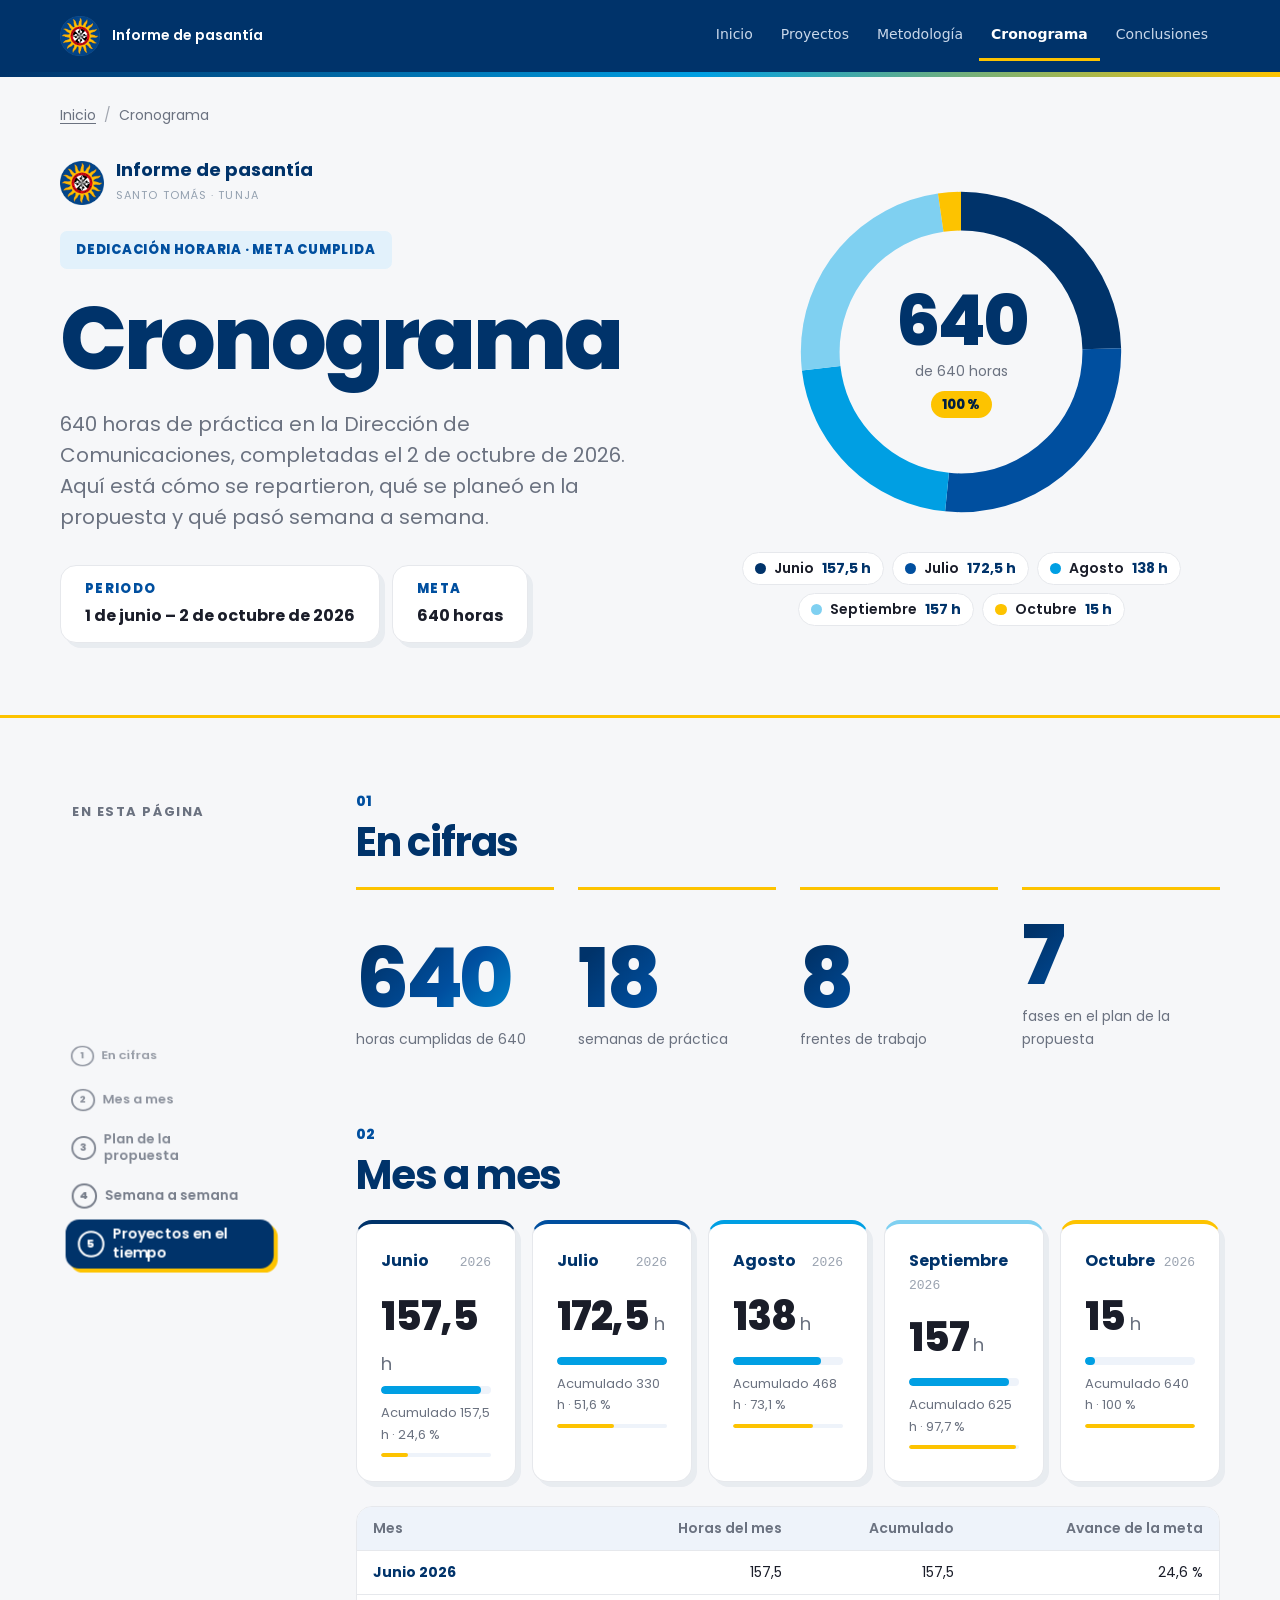
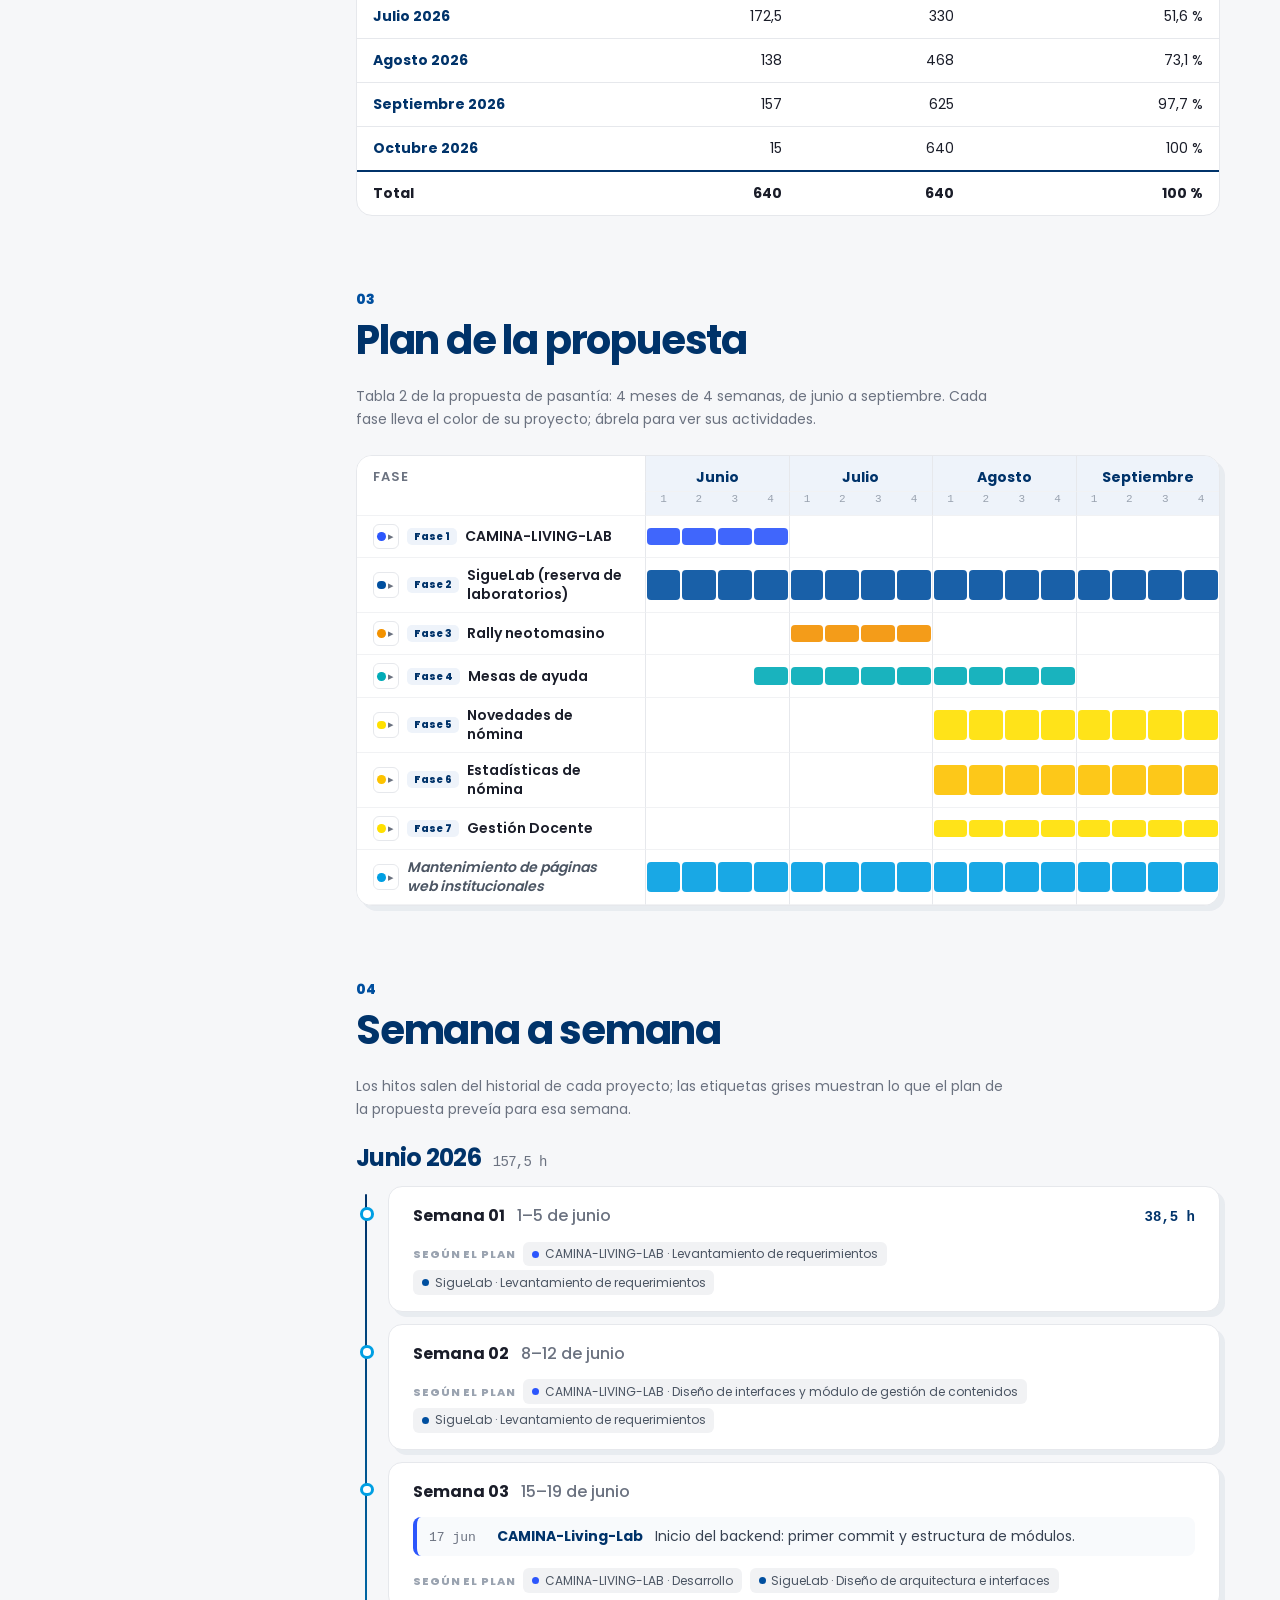
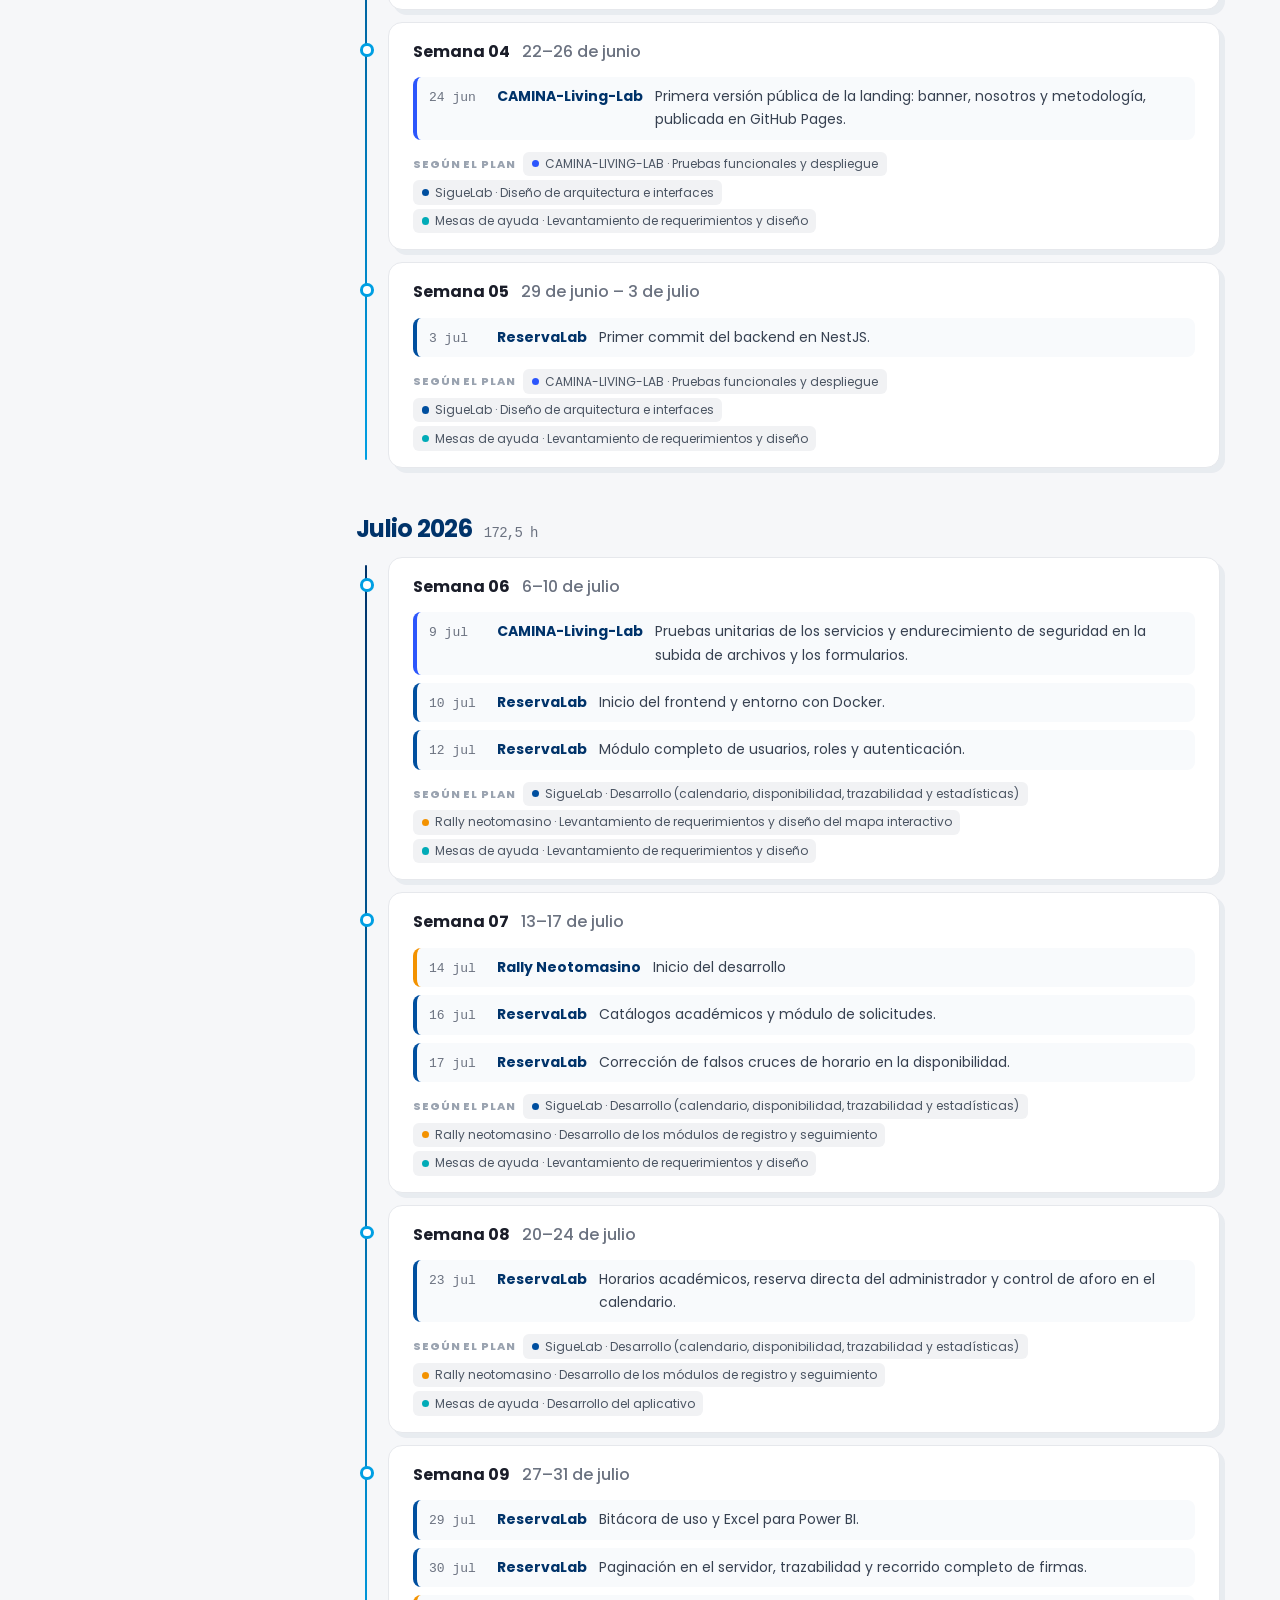
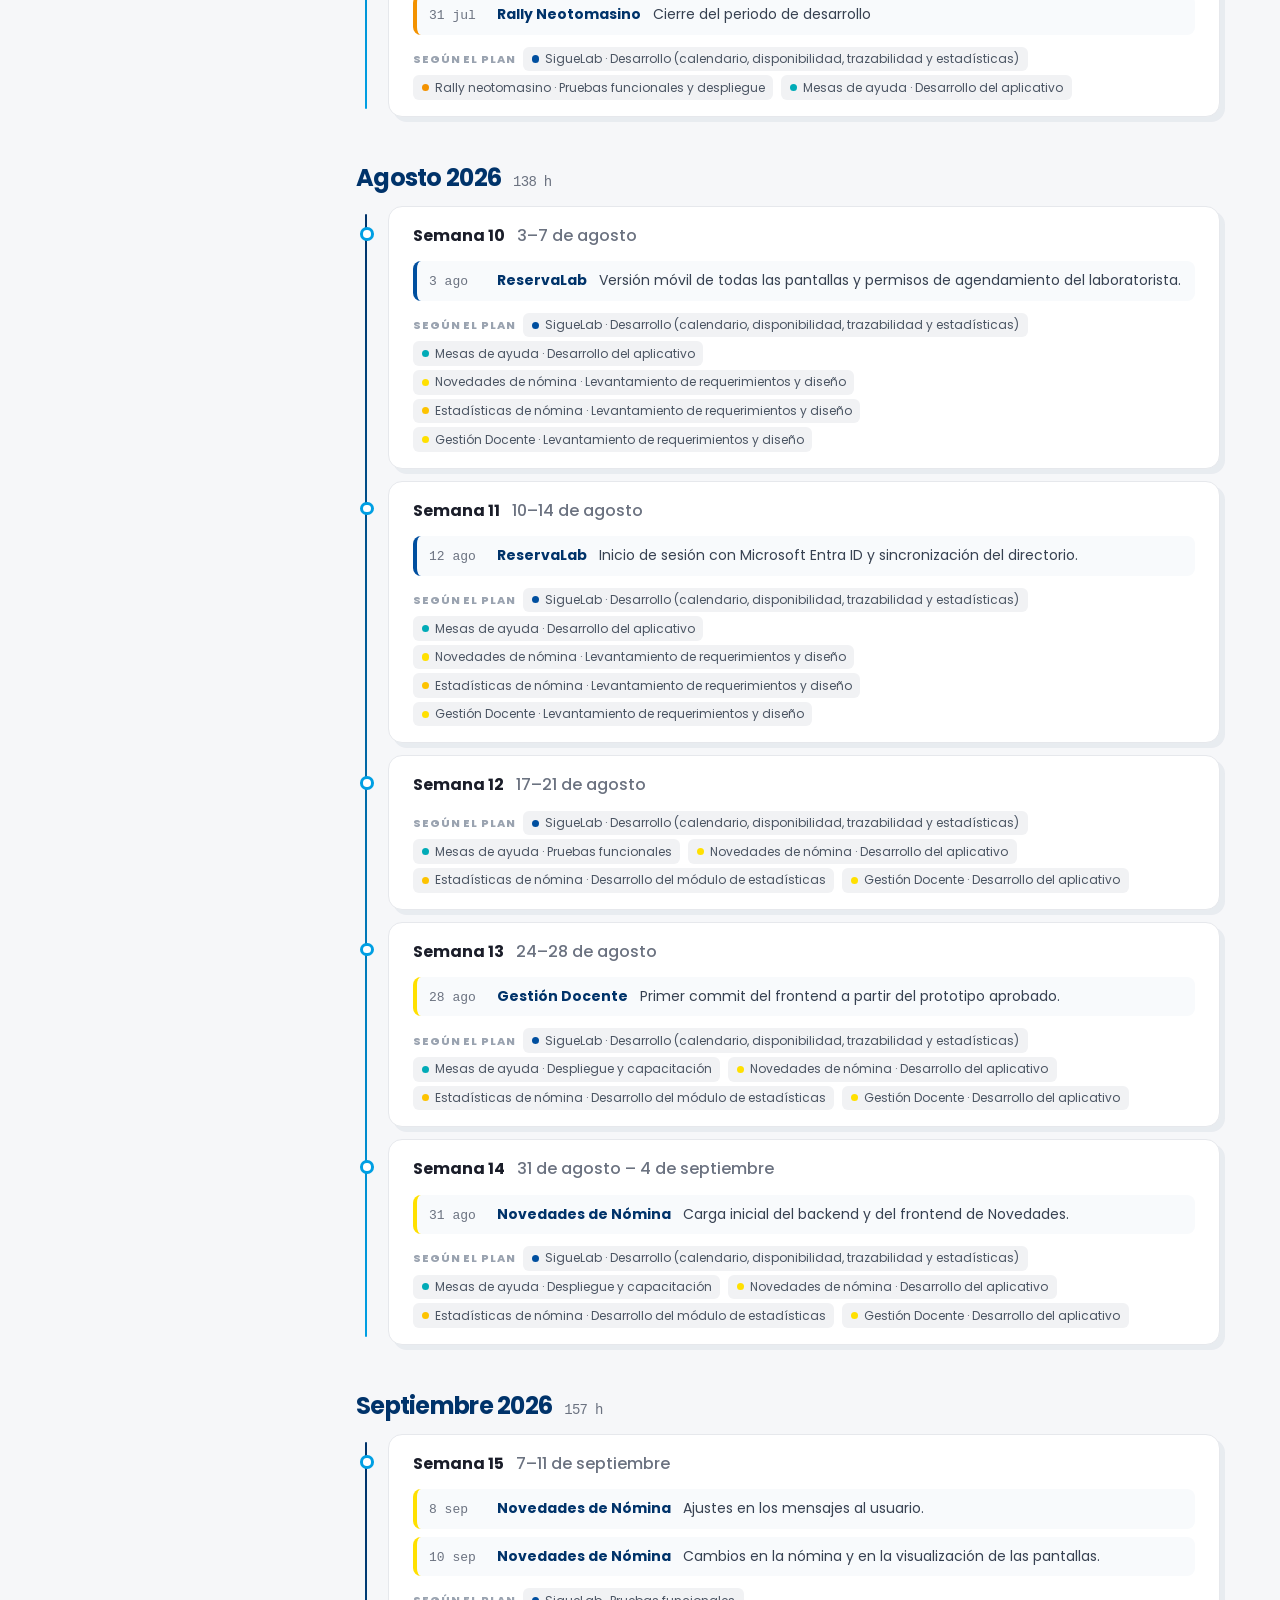
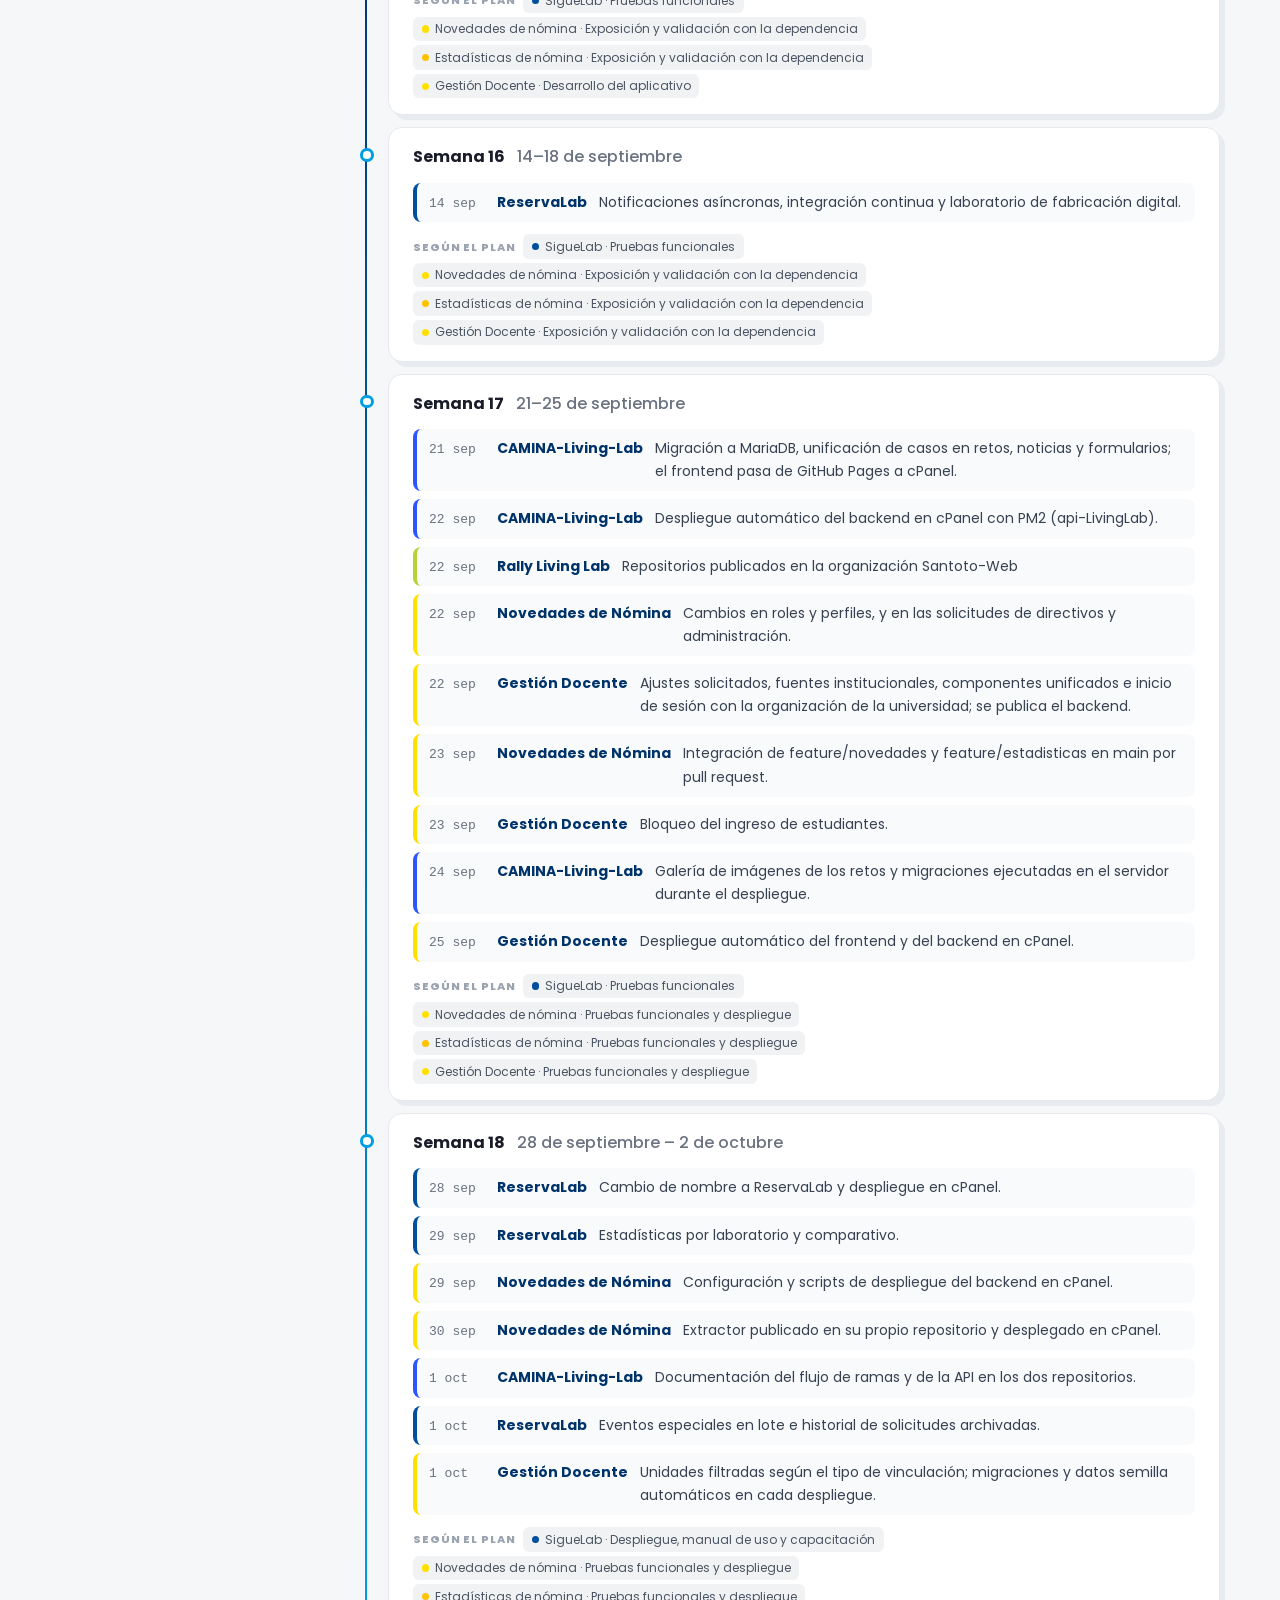
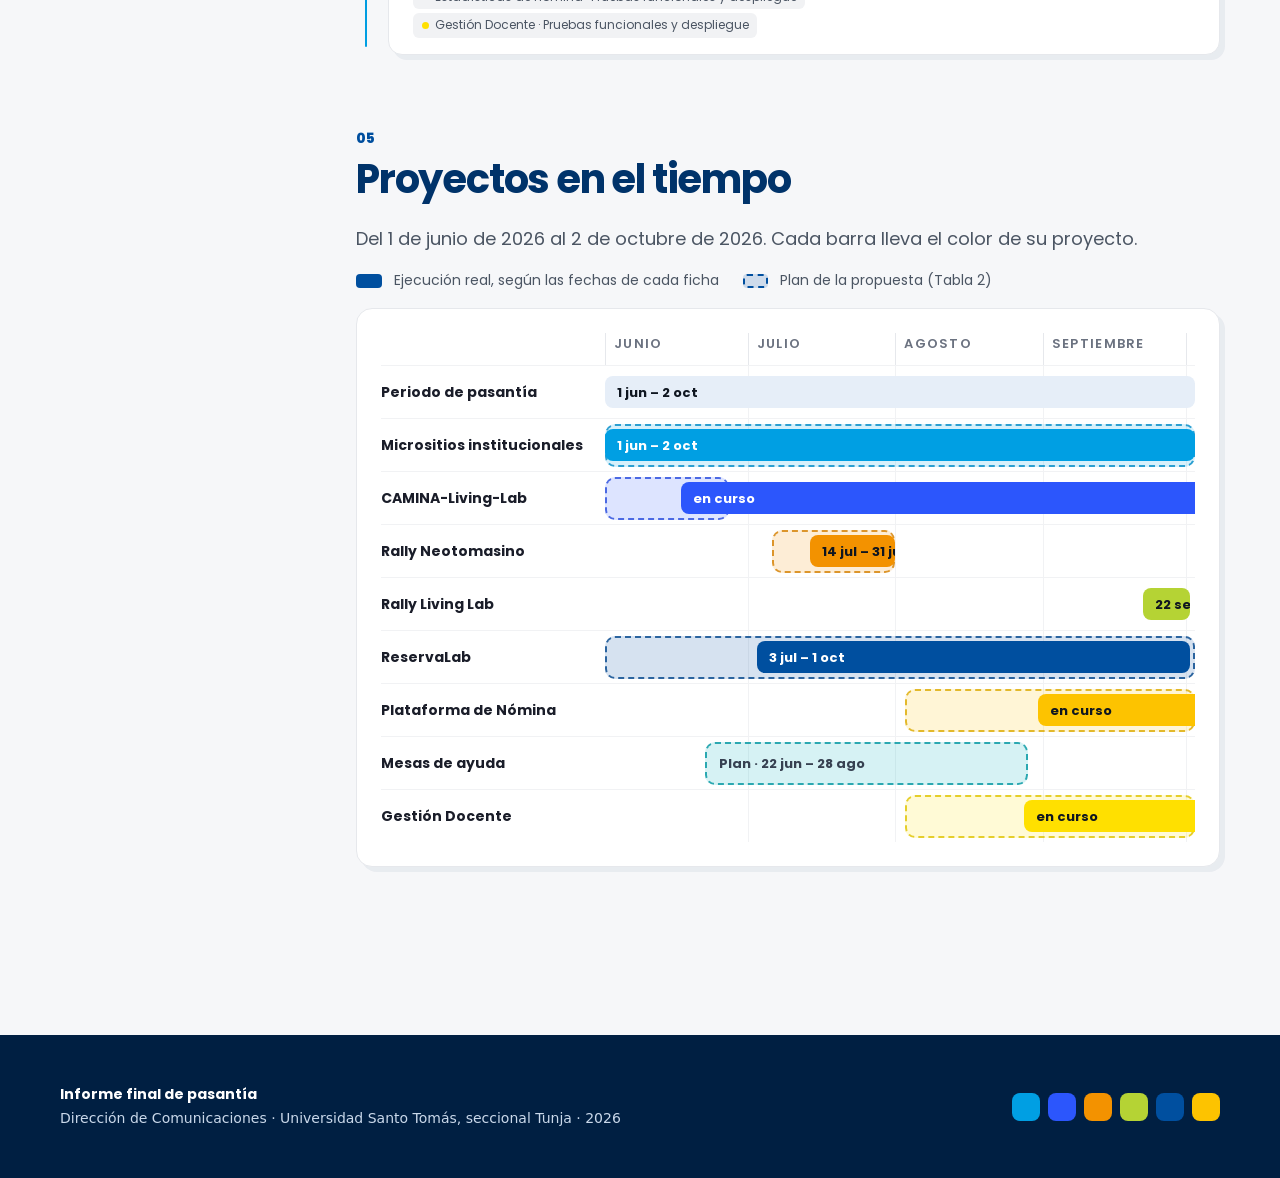
==== commit e8bb8c38: "Add new project pages for Gestión Docente, Nómina Dashboard, and Novedades de Nómina" ====
--- a/cronograma.html
+++ b/cronograma.html
@@ -7,9 +7,11 @@
   <meta name="description" content="Cronograma de la pasantía: avance de horas, resumen mensual, actividades semanales y diagrama de Gantt de los proyectos.">
   <link rel="icon" href="./assets/img/marcas/usta-escudo.webp" type="image/webp">
   <link rel="stylesheet" href="./assets/css/estilos.css">
+  <link rel="stylesheet" href="./assets/css/ficha-viva.css">
+  <link rel="stylesheet" href="./assets/css/temas/cronograma.css">
   <script>document.documentElement.className += ' js';</script>
 </head>
-<body data-pagina="cronograma" data-seccion="cronograma" data-raiz="./">
+<body class="pagina-crono ficha-viva" data-pagina="cronograma" data-seccion="cronograma" data-raiz="./">
   <a class="salto" href="#contenido">Saltar al contenido</a>
 
   <header class="barra">
@@ -33,19 +35,12 @@
     </div>
   </header>
 
-  <main id="contenido" tabindex="-1">
-    <header class="cabecera-oscura">
-      <div class="cabecera-oscura__aro" aria-hidden="true"></div>
-      <div class="contenedor">
-        <p class="antetitulo">Dedicación horaria</p>
-        <h1>Cronograma</h1>
-        <div id="crono-cabecera"></div>
-      </div>
-    </header>
+  <main id="contenido" class="ficha" tabindex="-1">
+    <header class="hero hero--crono" id="crono-hero"></header>
     <noscript><div class="contenedor"><p class="aviso">Este informe usa JavaScript para mostrar los datos. Actívalo para ver el contenido completo.</p></div></noscript>
-    <div class="contenedor">
-      <div id="cronograma"></div>
-      <div id="gantt"></div>
+    <div class="contenedor ficha__cuerpo con-indice">
+      <aside class="indice-caja" aria-label="Secciones del cronograma"></aside>
+      <div class="con-indice__cuerpo" id="cronograma"></div>
     </div>
   </main>
 
--- a/assets/css/estilos.css
+++ b/assets/css/estilos.css
@@ -647,12 +647,59 @@
 .teja__modulos b { display: block; color: var(--usta-medianoche); }
 .teja__modulos small { font-family: var(--f-cuerpo); color: var(--gris-500); }
 
-/* Teja: Mesas de ayuda */
-.teja--mesas { font-family: var(--f-titulos); color: var(--blanco); background: var(--usta-noche); border-radius: var(--radio); min-height: 15rem; }
-.teja--mesas .teja__rotulo { color: var(--usta-amarillo); font-weight: 600; }
-.teja--mesas .teja__nombre { font-weight: 700; }
-.teja__tickets { display: flex; flex-direction: column; gap: var(--sp-1); }
-.teja__tickets span { display: flex; justify-content: space-between; padding: var(--sp-2) var(--sp-3); font-size: var(--fs-xs); background: rgb(255 255 255 / 0.08); border-radius: 8px; }
+/* Teja: Mesas de ayuda (una franja con los colores de cada mesa) */
+.teja--mesas { font-family: var(--f-titulos); color: #14152e; background: #f6f7fa; border: var(--linea) solid #e5e7ef; border-bottom: var(--linea-3) solid #d7cb03; border-radius: 18px; box-shadow: 5px 5px 0 rgb(34 34 86 / 0.08); min-height: 15rem; }
+.teja--mesas:hover { box-shadow: 8px 8px 0 #222256; }
+.teja--mesas .teja__rotulo { color: #003b70; font-weight: 800; }
+.teja--mesas .teja__nombre { font-weight: 700; color: #222256; }
+.teja--mesas .teja__pie { color: #003b70; }
+.teja__portadas { display: flex; flex-direction: column; gap: var(--sp-2); }
+.teja__portadas span { display: flex; align-items: center; gap: var(--sp-2); padding: var(--sp-2) var(--sp-3); font-size: var(--fs-sm); font-weight: 700; border-radius: 10px; transition: transform var(--transicion); }
+.teja__portadas i { width: 0.5rem; height: 1.1rem; border-radius: 3px; }
+.teja__portadas small { margin-left: auto; font-family: var(--f-mono); font-size: var(--fs-xs); opacity: 0.8; }
+.teja--mesas:hover .teja__portadas span:nth-child(1) { transform: translateX(4px); }
+.teja--mesas:hover .teja__portadas span:nth-child(2) { transform: translateX(8px); }
+.teja--mesas:hover .teja__portadas span:nth-child(3) { transform: translateX(12px); }
+
+/* Teja: Gestión Docente */
+.teja--docente {
+  display: grid;
+  grid-template-columns: repeat(auto-fit, minmax(min(100%, 20rem), 1fr));
+  align-items: center;
+  gap: var(--sp-6);
+  min-height: 0;
+  font-family: var(--f-titulos);
+  color: #101826;
+  background: #f6f8fa;
+  border: var(--linea) solid #e6eaef;
+  border-bottom: var(--linea-3) solid #fdc300;
+  border-radius: 18px;
+  box-shadow: 5px 5px 0 rgb(0 51 106 / 0.08);
+}
+.teja--docente:hover { box-shadow: 8px 8px 0 #00336a; }
+.teja__marca { display: flex; align-items: center; gap: var(--sp-3); margin-bottom: var(--sp-5); }
+.teja__marca img { width: 2.5rem; height: 2.5rem; }
+.teja__marca b { display: block; font-size: var(--fs-sm); color: #00336a; line-height: 1.2; }
+.teja__marca small { font-size: 0.65rem; letter-spacing: 0.1em; text-transform: uppercase; color: #93a0af; }
+.teja--docente .teja__rotulo { color: #004f9f; }
+.teja--docente .teja__nombre { font-weight: 700; color: #00336a; }
+.teja--docente .teja__desc { margin-top: var(--sp-3); max-width: 30rem; font-family: var(--f-cuerpo); font-size: var(--fs-sm); color: #5b6675; }
+.teja--docente .teja__pie { margin-top: var(--sp-4); justify-content: flex-start; color: #004f9f; }
+.teja__docente { display: grid; gap: var(--sp-3); }
+.teja__saldo { padding: var(--sp-4) var(--sp-5); background: #ffffff; border: var(--linea) solid #e6eaef; border-radius: 18px; box-shadow: 5px 5px 0 rgb(0 51 106 / 0.06); }
+.teja__saldo b { display: block; margin-bottom: var(--sp-3); font-size: var(--fs-sm); }
+.teja__marcas { display: flex; justify-content: space-between; margin-top: var(--sp-2); font-family: var(--f-mono); font-size: 0.6875rem; color: #5b6675; }
+.teja__cursos { display: grid; grid-template-columns: repeat(3, minmax(0, 1fr)); gap: var(--sp-3); }
+.teja__cursos span { display: flex; flex-direction: column; gap: var(--sp-2); padding-bottom: var(--sp-3); overflow: hidden; background: #ffffff; border: var(--linea) solid #e6eaef; border-radius: 12px; }
+.teja__cursos i { height: 3rem; }
+.teja__cursos b { height: 0.45rem; margin: 0 var(--sp-3); border-radius: 4px; background: #e6eaef; }
+.teja__cursos b.corta { width: 50%; }
+
+/* Medidor de horas de Gestión Docente (teja y héroe) */
+.medidor-docente { display: block; height: 11px; overflow: hidden; background: #eef2f6; border-radius: 6px; }
+.medidor-docente i { display: block; width: var(--llenado, 65%); height: 100%; background: #009fe3; border-radius: 6px; animation: llenar-medidor 1.2s cubic-bezier(.2, .7, .2, 1) both; }
+@keyframes llenar-medidor { from { width: 0; } }
+@media (prefers-reduced-motion: reduce) { .medidor-docente i { animation: none; } }
 
 /* Teja: Micrositios */
 .teja--micrositios {
@@ -683,6 +730,11 @@
 .atajo--claro h3 { color: var(--usta-medianoche); }
 .atajo--oscuro { color: var(--blanco); background: var(--usta-medianoche); }
 .atajo--oscuro .antetitulo { color: var(--usta-amarillo); }
+.atajo { transition: transform var(--transicion), box-shadow var(--transicion); }
+.atajo:hover { transform: translateY(-3px); box-shadow: var(--sombra-fuerte); }
+.atajo--claro:hover { color: var(--gris-700); }
+.atajo--oscuro:hover { color: var(--blanco); }
+.atajo--oscuro:hover h3 { color: var(--usta-amarillo); }
 .atajo__barras { display: flex; align-items: end; gap: var(--sp-3); height: 7.5rem; }
 .atajo__barras div { flex: 1; display: flex; flex-direction: column; align-items: center; justify-content: end; gap: var(--sp-2); height: 100%; }
 .atajo__barras span { width: 100%; border-radius: 8px 8px 2px 2px; background: var(--usta-amarillo); }
@@ -776,6 +828,18 @@
 .gantt__hoy-rotulo { position: absolute; top: 0; z-index: 3; padding: 0 var(--sp-1); font-size: var(--fs-xs); font-weight: 700; color: var(--usta-noche); background: var(--usta-amarillo); border-radius: 4px; transform: translateX(-50%); }
 .gantt__barra { position: absolute; top: 50%; z-index: 1; display: flex; align-items: center; min-width: var(--sp-2); height: 2rem; padding: 0 var(--sp-3); overflow: hidden; font-size: var(--fs-xs); font-weight: 700; white-space: nowrap; border-radius: 8px; transform: translateY(-50%); }
 .gantt__barra--abierta { border-top-right-radius: 0; border-bottom-right-radius: 0; }
+.gantt__plan {
+  position: absolute; top: 0.3rem; bottom: 0.3rem; z-index: 0;
+  display: flex; align-items: center; padding: 0 var(--sp-3); overflow: hidden;
+  font-size: var(--fs-xs); font-weight: 700; white-space: nowrap; color: var(--gris-700);
+  background: color-mix(in srgb, var(--c) 16%, transparent);
+  border: var(--linea-2) dashed color-mix(in srgb, var(--c) 70%, #000000 10%);
+  border-radius: 10px;
+}
+.gantt__leyenda { max-width: none; display: flex; flex-wrap: wrap; align-items: center; gap: var(--sp-2) var(--sp-3); margin: calc(var(--sp-4) * -1) 0 var(--sp-4); font-size: var(--fs-sm); color: var(--gris-600); }
+.gantt__leyenda-real, .gantt__leyenda-plan { display: inline-block; width: 1.6rem; height: 0.9rem; border-radius: 4px; }
+.gantt__leyenda-real { background: var(--usta-azul); }
+.gantt__leyenda-plan { margin-left: var(--sp-3); background: color-mix(in srgb, var(--usta-azul) 16%, transparent); border: var(--linea-2) dashed var(--usta-azul); }
 .gantt__pendiente { position: absolute; inset: 0.6rem 0; display: flex; align-items: center; padding-left: var(--sp-3); font-size: var(--fs-xs); font-weight: 700; color: var(--gris-500); border: var(--linea-2) dashed var(--gris-300); border-radius: 8px; }
 
 @media (max-width: 56rem) {
@@ -921,6 +985,27 @@
 .sec__nota { font-size: var(--fs-sm); }
 .sec__sub { margin: var(--sp-6) 0 var(--sp-3); font-family: var(--p-fuente-titulos); font-size: var(--fs-md); font-weight: 700; color: var(--p-titulo); letter-spacing: 0; }
 
+/* Qué se hizo y por qué (apertura de cada ficha) */
+.qpq { display: grid; grid-template-columns: minmax(0, 1.35fr) minmax(0, 1fr); gap: var(--sp-5); align-items: start; }
+.qpq__bloque { padding: var(--sp-6); background: var(--p-superficie); border: var(--linea) solid var(--p-borde); border-radius: var(--p-radio); }
+.qpq__bloque h3 { margin-bottom: var(--sp-4); font-family: var(--p-fuente-titulos); font-size: var(--fs-lg); font-weight: var(--p-peso-titulo); color: var(--p-titulo); letter-spacing: -0.01em; }
+.qpq__bloque--porque { color: var(--p-sobre-primario); background: var(--p-primario); border-color: var(--p-primario); }
+.qpq__bloque--porque h3 { color: inherit; }
+.qpq__bloque--porque .sec__texto + .sec__texto { margin-top: var(--sp-4); }
+.qpq__lista { display: grid; gap: var(--sp-3); margin: var(--sp-5) 0 0; padding: 0; list-style: none; }
+.qpq__lista li { position: relative; padding-left: var(--sp-6); line-height: 1.55; }
+.qpq__lista li::before {
+  content: "✓";
+  content: "✓" / "";
+  position: absolute; left: 0; top: 0.05em;
+  display: inline-flex; align-items: center; justify-content: center;
+  width: 1.35rem; height: 1.35rem;
+  font-size: var(--fs-xs); font-weight: 800;
+  color: var(--p-sobre-acento); background: var(--p-acento);
+  border-radius: 50%;
+}
+@media (max-width: 64rem) { .qpq { grid-template-columns: minmax(0, 1fr); } }
+
 .bloques-texto { display: grid; gap: var(--sp-5); }
 .bloques-texto h3 { font-family: var(--p-fuente-titulos); font-size: var(--fs-md); font-weight: 700; color: var(--p-titulo); letter-spacing: 0; margin-bottom: var(--sp-2); }
 
@@ -960,6 +1045,20 @@
 .grupo-tec { padding: var(--sp-5); background: var(--p-superficie); border-radius: var(--p-radio); }
 .grupo-tec h3 { margin-bottom: var(--sp-3); font-size: var(--fs-xs); font-weight: 800; letter-spacing: 0.1em; text-transform: uppercase; color: var(--p-suave); }
 
+.chip__logo { align-self: center; flex-shrink: 0; width: 1.35rem; height: 1.35rem; padding: 2px; object-fit: contain; background: #ffffff; border-radius: 5px; }
+
+/* Logos de tecnologías: en las capas y como pila destacada */
+.capa__logos { display: flex; gap: var(--sp-2); margin-bottom: var(--sp-3); }
+.capa__logos img { width: 2.5rem; height: 2.5rem; padding: 0.35rem; object-fit: contain; background: #ffffff; border-radius: 10px; box-shadow: 0 1px 3px rgb(0 0 0 / 0.12); }
+.pila { display: flex; flex-wrap: wrap; gap: var(--sp-2); margin: var(--sp-5) 0 0; padding: 0; list-style: none; }
+.pila li { display: inline-flex; align-items: center; gap: var(--sp-2); padding: var(--sp-2) var(--sp-3) var(--sp-2) var(--sp-2); font-size: var(--fs-sm); font-weight: 700; background: var(--p-superficie); border: var(--linea) solid var(--p-borde); border-radius: var(--p-radio-chip); max-width: none; transition: transform var(--transicion); }
+.pila li:hover { transform: translateY(-2px); }
+.pila img { width: 1.6rem; height: 1.6rem; object-fit: contain; }
+.pila--mini { gap: var(--sp-1); margin-top: var(--sp-4); }
+.pila--mini li { padding: var(--sp-1); border-radius: 8px; }
+.pila--mini span { display: none; }
+.pila--mini img { width: 1.4rem; height: 1.4rem; }
+
 /* Ficha de datos */
 .datos { display: grid; grid-template-columns: repeat(auto-fit, minmax(min(100%, 13rem), 1fr)); gap: var(--sp-5); }
 .datos dt { font-size: var(--fs-xs); font-weight: 700; letter-spacing: 0.1em; text-transform: uppercase; color: var(--p-suave); }
@@ -1029,6 +1128,7 @@
 .sello:nth-child(even) img { transform: rotate(5deg); }
 .sello:hover img { transform: rotate(0) scale(1.06); }
 .sello span { font-family: var(--p-fuente-titulos); font-weight: 700; font-size: var(--fs-sm); color: var(--p-titulo); }
+.sello__detalle { font-size: var(--fs-xs); line-height: var(--lh-compacto); color: var(--p-suave); }
 
 /* Grupos de módulos (ReservaLab) */
 .grupos { display: grid; grid-template-columns: repeat(auto-fit, minmax(min(100%, 13rem), 1fr)); gap: var(--sp-4); }
@@ -1073,6 +1173,129 @@
 .lineamiento:nth-child(3n+2) { color: var(--usta-noche); background: var(--usta-amarillo); }
 .lineamiento:nth-child(3n+3) { color: var(--usta-medianoche); background: var(--fondo); border: var(--linea) solid var(--gris-200); }
 
+/* Recorrido por roles (Gestión Docente) */
+.recorrido-caja { --rol-admin: var(--p-primario); --rol-tutor: var(--usta-ceruleo); --rol-docente: var(--p-acento); }
+.recorrido__filtros { display: flex; flex-wrap: wrap; gap: var(--sp-2); margin-bottom: var(--sp-5); }
+.recorrido__filtros button {
+  display: inline-flex; align-items: center; gap: var(--sp-2);
+  min-height: 2.5rem; padding: 0 var(--sp-4);
+  font: inherit; font-size: var(--fs-sm); font-weight: 700;
+  color: var(--p-texto); background: var(--p-superficie);
+  border: var(--linea) solid var(--p-borde); border-radius: var(--p-radio-chip);
+  cursor: pointer;
+  transition: background var(--transicion), color var(--transicion);
+}
+.recorrido__filtros button[aria-pressed="true"] { color: var(--p-sobre-primario); background: var(--p-primario); border-color: var(--p-primario); }
+.recorrido__punto { width: 0.7rem; height: 0.7rem; border-radius: 50%; }
+.recorrido__punto--r1 { background: var(--rol-admin); }
+.recorrido__punto--r3 { background: var(--rol-tutor); }
+.recorrido__punto--r2 { background: var(--rol-docente); }
+.recorrido__filtros button[aria-pressed="true"] .recorrido__punto { box-shadow: 0 0 0 2px var(--p-sobre-primario); }
+
+.recorrido { display: grid; grid-template-columns: repeat(auto-fill, minmax(min(100%, 12rem), 1fr)); gap: var(--sp-4); margin: 0; padding: 0; list-style: none; counter-reset: paso; }
+.recorrido__paso {
+  --rol: var(--rol-docente);
+  position: relative;
+  display: flex; flex-direction: column; gap: var(--sp-2);
+  padding: var(--sp-5);
+  background: var(--p-superficie);
+  border: var(--linea) solid var(--p-borde);
+  border-top: 6px solid var(--rol);
+  border-radius: var(--p-radio);
+  max-width: none;
+  transition: opacity var(--transicion), filter var(--transicion), transform var(--transicion);
+}
+.recorrido__paso--r1 { --rol: var(--rol-admin); }
+.recorrido__paso--r3 { --rol: var(--rol-tutor); }
+.recorrido__num { font-family: var(--f-mono); font-size: var(--fs-xs); color: var(--p-suave); }
+.recorrido__rol { align-self: start; padding: 0.15rem var(--sp-2); font-size: 0.6875rem; font-weight: 800; letter-spacing: 0.06em; text-transform: uppercase; color: var(--p-titulo); background: var(--p-superficie-2); border-radius: 6px; }
+.recorrido__paso h3 { font-family: var(--p-fuente-titulos); font-size: var(--fs-md); font-weight: 700; color: var(--p-titulo); letter-spacing: 0; }
+.recorrido__paso p { font-size: var(--fs-sm); line-height: 1.5; color: var(--p-suave); }
+.recorrido-caja[data-rol] .recorrido .recorrido__paso { opacity: 0.35; filter: grayscale(1); }
+.recorrido-caja[data-rol] .recorrido .recorrido__paso.coincide { opacity: 1; filter: none; transform: translateY(-4px); }
+
+/* Reglas de negocio: tarjetas que giran en horizontal */
+.reglas { display: grid; grid-template-columns: repeat(auto-fit, minmax(min(100%, 16rem), 1fr)); gap: var(--sp-4); margin: 0; padding: 0; list-style: none; }
+.regla { position: relative; perspective: 1200px; max-width: none; }
+.regla__interior { display: grid; height: 100%; min-height: 11rem; transform-style: preserve-3d; transition: transform 0.7s cubic-bezier(.2, .7, .2, 1); }
+.regla__cara { grid-area: 1 / 1; display: flex; flex-direction: column; padding: var(--sp-5); border-radius: var(--p-radio); -webkit-backface-visibility: hidden; backface-visibility: hidden; }
+.regla__frente { justify-content: space-between; gap: var(--sp-3); background: var(--p-superficie); border: var(--linea) solid var(--p-borde); border-left: 5px solid var(--p-acento); }
+.regla__num { font-family: var(--f-mono); font-size: var(--fs-xs); color: var(--p-suave); }
+.regla__frente strong { font-family: var(--p-fuente-titulos); font-size: var(--fs-lg); line-height: 1.25; color: var(--p-titulo); }
+.regla__pista { font-size: var(--fs-xs); font-weight: 700; color: var(--p-num); }
+.regla__reverso { justify-content: center; gap: var(--sp-1); color: var(--p-sobre-primario); background: var(--p-primario); transform: rotateY(180deg); }
+.regla__reverso p { font-size: var(--fs-md); line-height: 1.55; }
+.regla__reverso-titulo { margin-bottom: var(--sp-2); font-size: var(--fs-xs); font-weight: 800; letter-spacing: 0.08em; text-transform: uppercase; color: var(--p-acento); }
+.regla.esta-girada .regla__interior { transform: rotateY(180deg); }
+@media (hover: hover) { .regla:hover .regla__interior { transform: rotateY(180deg); } }
+.regla__girar { position: absolute; inset: 0; z-index: 2; padding: 0; background: transparent; border: 0; border-radius: var(--p-radio); cursor: pointer; }
+
+/* Franja de cifras con contador */
+.contador { display: grid; grid-template-columns: repeat(auto-fit, minmax(min(100%, 10rem), 1fr)); gap: var(--sp-5); margin: 0; }
+.contador > div { display: flex; flex-direction: column-reverse; padding-top: var(--sp-5); border-top: var(--linea-3) solid var(--p-primario); }
+.contador dd { margin: 0; font-family: var(--p-fuente-titulos); font-size: clamp(3rem, 2rem + 4vw, 5.5rem); font-weight: 800; line-height: 1; letter-spacing: -0.04em; color: var(--p-titulo); font-variant-numeric: tabular-nums; }
+.contador dt { margin-top: var(--sp-2); font-size: var(--fs-sm); color: var(--p-suave); }
+
+/* Escenario fijo del recorrido (pantallas anchas) */
+.escenario { display: none; }
+@keyframes escenario-cambio { from { opacity: 0.25; transform: translateY(10px); } }
+
+/* Botón flotante al sitio en producción */
+.flotante {
+  position: fixed; right: max(var(--sp-4), env(safe-area-inset-right)); bottom: var(--sp-5); z-index: 60;
+  display: inline-flex; align-items: center; gap: var(--sp-3);
+  min-height: 3rem; padding: 0 var(--sp-5);
+  font-family: var(--f-titulos); font-size: var(--fs-sm); font-weight: 700;
+  color: var(--blanco); background: var(--usta-medianoche);
+  border-radius: var(--radio-pildora);
+  box-shadow: 0 10px 30px rgb(0 20 50 / 0.3);
+  text-decoration: none;
+  opacity: 0; visibility: hidden; transform: translateY(20px) scale(0.95);
+  transition: opacity 0.25s ease, transform 0.25s ease, visibility 0s linear 0.25s;
+}
+.flotante.es-visible { opacity: 1; visibility: visible; transform: none; transition-delay: 0s; }
+.flotante:hover { transform: translateY(-2px); }
+.flotante__punto { position: relative; width: 0.6rem; height: 0.6rem; background: #22c55e; border-radius: 50%; }
+.flotante__punto::after { content: ""; position: absolute; inset: 0; border-radius: 50%; background: #22c55e; animation: latido 1.8s ease-out infinite; }
+@keyframes latido { to { transform: scale(2.6); opacity: 0; } }
+@media (prefers-reduced-motion: reduce) { .flotante__punto::after { animation: none; } }
+
+/* Aparición al hacer scroll (solo si JS activó .con-revelado) */
+.con-revelado .revelar { opacity: 0; transform: translateY(14px); transition: opacity 0.5s ease var(--retraso, 0ms), transform 0.5s ease var(--retraso, 0ms); }
+.con-revelado .revelar.es-visible { opacity: 1; transform: none; }
+
+@media (min-width: 64rem) {
+  .recorrido-escena { display: grid; grid-template-columns: minmax(0, 1fr) minmax(0, 1fr); gap: var(--sp-6); align-items: start; }
+  .escenario { display: block; position: sticky; top: 18vh; }
+  .escenario__tarjeta {
+    --c: #ffffff;
+    display: flex; flex-direction: column; gap: var(--sp-3);
+    min-height: 23rem; padding: var(--sp-6);
+    color: var(--p-sobre-primario); background: var(--p-primario);
+    border-top: 8px solid var(--c);
+    border-radius: var(--p-radio);
+  }
+  .escenario__tarjeta--r3 { --c: var(--rol-tutor); }
+  .escenario__tarjeta--r2 { --c: var(--rol-docente); }
+  .escenario__tarjeta.es-cambio > :not(.escenario__puntos):not(.escenario__barra) { animation: escenario-cambio 0.45s ease both; }
+  .escenario__num { display: flex; align-items: baseline; gap: var(--sp-2); font-family: var(--p-fuente-titulos); }
+  .escenario__num b { font-size: clamp(4rem, 2rem + 4vw, 6rem); font-weight: 800; line-height: 0.9; letter-spacing: -0.05em; color: var(--c); }
+  .escenario__num span { font-size: var(--fs-lg); opacity: 0.6; }
+  .escenario__rol { align-self: start; padding: 0.2rem var(--sp-3); font-size: var(--fs-xs); font-weight: 800; letter-spacing: 0.08em; text-transform: uppercase; color: var(--p-primario); background: var(--c); border-radius: 6px; }
+  .escenario__titulo { font-family: var(--p-fuente-titulos); font-size: var(--fs-2xl); font-weight: 700; line-height: 1.15; }
+  .escenario__detalle { flex: 1; font-size: var(--fs-md); line-height: 1.6; opacity: 0.88; }
+  .escenario__puntos { display: flex; gap: 6px; margin: 0; padding: 0; list-style: none; }
+  .escenario__puntos li { flex: 1; height: 6px; background: rgb(255 255 255 / 0.18); border-radius: 3px; transition: background 0.3s ease; max-width: none; }
+  .escenario__puntos li.es-activo { background: #ffffff; }
+  .escenario__puntos li.recorrido__punto--r3.es-activo { background: var(--rol-tutor); }
+  .escenario__puntos li.recorrido__punto--r2.es-activo { background: var(--rol-docente); }
+  .escenario__barra { display: none; }
+  .recorrido-escena .recorrido { grid-template-columns: minmax(0, 1fr); gap: var(--sp-5); padding-bottom: 22vh; }
+  .recorrido-escena .recorrido .recorrido__paso { min-height: 9rem; transition: opacity 0.35s ease, transform 0.35s ease, box-shadow 0.35s ease; }
+  .recorrido-escena .recorrido .recorrido__paso:not(.es-activo) { opacity: 0.45; }
+  .recorrido-escena .recorrido .recorrido__paso.es-activo { transform: translateX(-6px); }
+}
+
 /* Comparativa y relacionado */
 .comparativa { display: grid; grid-template-columns: repeat(auto-fit, minmax(min(100%, 18rem), 1fr)); gap: var(--sp-4); }
 .comparativa__lado { padding: var(--sp-6); }
@@ -1125,11 +1348,17 @@
   }
   .portada *, .cabecera-oscura *, .hero *, .despliegue *, .teja * { color: #000000 !important; }
   .hero img, .teja img, .cabecera-oscura__aro { display: none !important; }
+  .app-demo, .recorrido__filtros, .escenario, .flotante, .regla__girar, .regla__pista { display: none !important; }
+  *, *::before, *::after { animation: none !important; }
+  .regla__interior { display: block; transform: none !important; }
+  .regla__cara { position: static; transform: none !important; color: #000000 !important; background: #ffffff !important; }
+  .recorrido-escena .recorrido .recorrido__paso { opacity: 1 !important; }
+  .revelar { opacity: 1 !important; transform: none !important; }
   .hero { padding: 0 0 12pt !important; border: 0 !important; border-bottom: 2pt solid #000000 !important; }
   .cifras { margin-top: 12pt; }
 
   h1, h2, h3 { break-after: avoid; page-break-after: avoid; }
-  table, tr, .teja, .mes, .semana, .capa, .hito, .sello, .grupo, .mesa, .workflow, .despliegue, figure, pre {
+  table, tr, .teja, .mes, .semana, .capa, .hito, .sello, .grupo, .mesa, .workflow, .recorrido__paso, .regla, .rol-tarjeta, .despliegue, figure, pre {
     break-inside: avoid; page-break-inside: avoid;
   }
   .tabla-scroll, .gantt-caja { overflow: visible; }
--- a/assets/css/ficha-viva.css
+++ b/assets/css/ficha-viva.css
@@ -0,0 +1,511 @@
+/* ==========================================================================
+   Ficha viva — componentes compartidos por las fichas que usan el formato
+   "página de producto": héroe con la app recreada, frase que se ilumina,
+   tarjetas destacadas, cifras, recorrido con escenario fijo, tarjetas que
+   giran, índice en rueda, botón flotante y entradas ligadas al scroll.
+
+   Se activa con la clase .ficha-viva en el <body>. Cada tema define su
+   paleta con las variables --v-* (ver temas/docente.css y temas/mesas.css).
+   ========================================================================== */
+
+.ficha-viva {
+  --v-primario: var(--p-primario);
+  --v-medio: var(--p-num);
+  --v-claro: var(--usta-ceruleo);
+  --v-acento: var(--p-acento);
+  --v-sobre-acento: var(--p-sobre-acento);
+  --v-sobre-acento-suave: var(--p-sobre-acento);
+  --v-oscuro: var(--usta-noche);
+  --v-sobre-claro: var(--usta-noche);
+  --v-fondo: var(--p-fondo);
+  --v-superficie: var(--p-superficie);
+  --v-superficie-2: var(--p-superficie-2);
+  --v-borde: var(--p-borde);
+  --v-texto: var(--p-texto);
+  --v-suave: var(--p-suave);
+  --v-tenue: #93a0af;
+  --v-tinte: #e2f1fb;
+  --v-tinte-suave: rgb(0 79 159 / 0.06);
+  --v-sobre-primario-suave: #c9d8ea;
+  --v-sombra-color: rgb(0 51 106 / 0.06);
+  --v-sombra-color-2: rgb(0 51 106 / 0.08);
+  --v-sombra-color-3: rgb(0 51 106 / 0.12);
+  --v-sombra: 5px 5px 0 var(--v-sombra-color);
+  --v-gradiente: linear-gradient(135deg, var(--v-primario) 10%, var(--v-medio) 50%, var(--v-claro) 100%);
+  --v-gradiente-texto: linear-gradient(120deg, var(--v-medio), var(--v-claro) 60%, var(--v-primario));
+}
+/* Héroe: encabezado de la app con su borde dorado */
+.ficha-viva .hero { color: var(--v-texto); background: var(--v-fondo); border-bottom: 3px solid var(--v-acento); }
+.ficha-viva .hero .migas { color: var(--v-suave); }
+.hero__marca-app { display: flex; align-items: center; gap: var(--sp-3); margin-bottom: var(--sp-5); }
+.hero__marca-app img { width: 2.75rem; height: 2.75rem; }
+.hero__marca-app b { display: block; font-size: var(--fs-md); color: var(--v-primario); line-height: 1.2; }
+.hero__marca-app small { font-size: 0.6875rem; letter-spacing: 0.1em; text-transform: uppercase; color: var(--v-tenue); }
+.ficha-viva .hero .hero__rotulo { color: var(--v-medio); background: var(--v-tinte); border-radius: 7px; }
+.ficha-viva .hero h1 { color: var(--v-primario); font-weight: 800; letter-spacing: -0.035em; }
+.ficha-viva .hero .hero__bajada { color: var(--v-suave); }
+.ficha-viva .hero .hero__datos > div { background: #ffffff; border: 1px solid var(--v-borde); box-shadow: var(--v-sombra); }
+.ficha-viva .hero .hero__datos dt { color: var(--v-medio); }
+.ficha-viva .hero .boton { min-height: 2.75rem; border-radius: 9px; transition: transform 0.1s ease, box-shadow 0.1s ease; }
+.ficha-viva .hero .boton--principal { color: #ffffff; background: var(--v-medio); box-shadow: 3px 3px 0 var(--v-primario); }
+.ficha-viva .hero .boton--secundario { color: var(--v-texto); background: #ffffff; border: 1.5px solid var(--v-borde); box-shadow: 3px 3px 0 var(--v-sombra-color); }
+.ficha-viva .hero .boton:hover { transform: translate(-1px, -1px); box-shadow: 4px 4px 0 var(--v-primario); }
+
+/* Recreación de la app: pestañas por rol, riel y pantalla */
+.app-demo { min-width: 0; }
+.app-demo__pestanas { display: inline-flex; flex-wrap: wrap; gap: var(--sp-1); padding: var(--sp-1); background: var(--v-superficie-2); border-radius: 12px; }
+.app-demo__pestanas button {
+  min-height: 2.5rem; padding: 0 var(--sp-4);
+  font: inherit; font-size: var(--fs-sm); font-weight: 600;
+  color: var(--v-suave); background: transparent;
+  border: 0; border-radius: 9px; cursor: pointer;
+  transition: background 0.15s ease, color 0.15s ease, box-shadow 0.15s ease;
+}
+.app-demo__pestanas button:hover { color: var(--v-primario); }
+.app-demo__pestanas button[aria-selected="true"] { color: #ffffff; background: var(--v-medio); box-shadow: 3px 3px 0 var(--v-primario); }
+.app-demo__ventana {
+  margin-top: var(--sp-4);
+  overflow: hidden;
+  background: #ffffff;
+  border: 1px solid var(--v-borde);
+  border-top: 3px solid var(--v-acento);
+  border-radius: 18px;
+  box-shadow: 8px 8px 0 var(--v-primario);
+}
+.app-demo__vista { display: grid; grid-template-columns: 4.25rem minmax(0, 1fr); min-height: 23rem; }
+.app-demo__vista[hidden] { display: none; }
+.app-demo__riel { display: flex; flex-direction: column; align-items: center; gap: var(--sp-4); padding: var(--sp-4) 0; border-right: 1px solid var(--v-borde); }
+.app-demo__riel img { width: 2rem; height: 2rem; }
+.app-demo__riel ul { display: flex; flex-direction: column; gap: var(--sp-2); margin: 0; padding: 0; list-style: none; }
+.app-demo__riel li { position: relative; display: flex; align-items: center; justify-content: center; width: 2.5rem; height: 2.5rem; color: var(--v-tenue); border-radius: 12px; transition: background 0.15s ease, color 0.15s ease; }
+.app-demo__riel li:hover { color: var(--v-suave); background: var(--v-superficie-2); }
+.app-demo__riel li.activo { color: #ffffff; background: var(--v-primario); }
+.app-demo__riel svg { width: 1.2rem; height: 1.2rem; }
+.app-demo__riel li::after {
+  content: attr(data-label);
+  position: absolute; left: 3rem; top: 50%; z-index: 5;
+  padding: 0.4rem 0.7rem;
+  font-size: 0.6875rem; font-weight: 700; white-space: nowrap;
+  color: #ffffff; background: var(--v-primario); border-radius: 8px;
+  opacity: 0; pointer-events: none; transform: translateY(-50%);
+  transition: opacity 0.12s ease;
+}
+.app-demo__riel li:hover::after { opacity: 1; }
+.app-demo__pantalla { display: flex; flex-direction: column; gap: var(--sp-3); min-width: 0; padding: var(--sp-5); background: var(--v-fondo); }
+.app-demo__titulo { font-size: var(--fs-lg); font-weight: 700; color: var(--v-primario); }
+.app-demo__sub { font-size: var(--fs-xs); font-weight: 700; color: var(--v-suave); }
+.app-demo__nota { margin-top: var(--sp-4); font-size: var(--fs-xs); color: var(--v-suave); text-align: right; }
+.esqueleto { display: block; height: 0.5rem; border-radius: 4px; background: var(--v-borde); }
+.esqueleto.corta { width: 55%; }
+
+.insignia { padding: 0.2rem 0.6rem; font-size: 0.6875rem; font-weight: 700; border-radius: 7px; }
+.insignia--ok { color: #1f7a5c; background: #e4f3ec; }
+.insignia--info { color: var(--v-medio); background: var(--v-tinte); }
+.insignia--mal { color: #b3413a; background: #fbeae9; }
+
+
+/* Secciones: tarjetas con la sombra dura del producto */
+.ficha-viva .qpq__bloque,
+.ficha-viva .grupo,
+.ficha-viva .grupo-tec,
+.ficha-viva .recorrido__paso,
+.ficha-viva .regla__frente,
+.ficha-viva .workflow { box-shadow: var(--v-sombra); }
+.ficha-viva .qpq__bloque--porque { box-shadow: 5px 5px 0 var(--v-acento); }
+.ficha-viva .grupo { background: #ffffff; }
+.ficha-viva .grupo:nth-child(1) { border-top: 4px solid var(--v-primario); }
+.ficha-viva .grupo:nth-child(2) { border-top: 4px solid var(--v-claro); }
+.ficha-viva .grupo:nth-child(3) { border-top: 4px solid var(--v-acento); }
+.ficha-viva .grupo h3 { color: var(--v-primario); font-weight: 700; }
+.ficha-viva .chip--suave { color: var(--v-medio); background: var(--v-tinte); border-color: transparent; }
+.ficha-viva .capa--1 { border-color: var(--v-medio); }
+.ficha-viva .capa--2 { background: var(--v-medio); box-shadow: 4px 4px 0 var(--v-primario); }
+.ficha-viva .indice a { border-radius: 13px; }
+
+@media (max-width: 56rem) {
+  .app-demo__vista { min-height: 0; }
+}
+
+/* Logos de tecnologías con la sombra dura del producto */
+.ficha-viva .hero .pila li { box-shadow: var(--v-sombra); }
+.ficha-viva .capa__logos img { box-shadow: 3px 3px 0 var(--v-sombra-color-3); }
+
+/* Cifras con el degradado de la marca */
+.ficha-viva .contador dd { background: var(--v-gradiente); -webkit-background-clip: text; background-clip: text; color: transparent; }
+.ficha-viva .contador > div { border-top-color: var(--v-acento); }
+.ficha-viva .escenario__tarjeta { box-shadow: 8px 8px 0 var(--v-acento); }
+.ficha-viva .regla__reverso { box-shadow: 5px 5px 0 var(--v-acento); }
+
+/* Botón flotante con la sombra sólida de los botones de la app */
+.ficha-viva .flotante { font-family: var(--f-titulos); background: var(--v-medio); border-radius: 9px; box-shadow: 4px 4px 0 var(--v-primario); }
+.ficha-viva .flotante:hover { transform: translate(-1px, -1px); box-shadow: 5px 5px 0 var(--v-primario); }
+
+/* Movimiento al estilo de una página de producto: la ventana de la app se
+   asienta al cargar y se inclina al alejarse; los bloques entran con el
+   scroll. Solo si el navegador soporta animaciones ligadas al scroll y la
+   persona no pidió reducir el movimiento. */
+@media (prefers-reduced-motion: no-preference) {
+  .ficha-viva .hero .app-demo { transform-origin: 50% 100%; animation: app-asienta 1.1s cubic-bezier(.2, .7, .2, 1) 0.15s both; }
+  .ficha-viva .hero h1 { animation: titulo-aparece 0.9s cubic-bezier(.2, .7, .2, 1) both; }
+  @keyframes app-asienta { from { opacity: 0; transform: perspective(1400px) rotateX(24deg) translateY(50px) scale(0.94); } }
+  @keyframes titulo-aparece { from { opacity: 0; transform: translateY(24px); filter: blur(10px); } }
+
+  @supports (animation-timeline: view()) {
+    .ficha-viva .hero .app-demo__ventana { transform-origin: 50% 0; animation: ventana-se-aleja linear both; animation-timeline: scroll(root); animation-range: 0 80vh; }
+    @keyframes ventana-se-aleja { to { opacity: 0.35; transform: perspective(1400px) rotateX(14deg) scale(0.9); } }
+
+    .ficha-viva .sec__titulo { animation: bloque-entra linear both; animation-timeline: view(); animation-range: entry 5% cover 30%; }
+    .ficha-viva .qpq__bloque,
+    .ficha-viva .grupo,
+    .ficha-viva .grupo-tec,
+    .ficha-viva .tabla-scroll,
+    .ficha-viva .despliegue,
+    .ficha-viva .workflow,
+    .ficha-viva .hito { animation: bloque-entra linear both; animation-timeline: view(); animation-range: entry 0% cover 25%; }
+    @keyframes bloque-entra { from { opacity: 0; transform: translateY(48px); filter: blur(6px); } }
+
+    .ficha-viva .contador > div { animation: cifra-entra linear both; animation-timeline: view(); animation-range: entry 0% cover 35%; }
+    .ficha-viva .contador > div:nth-child(2) { animation-range: entry 8% cover 40%; }
+    .ficha-viva .contador > div:nth-child(3) { animation-range: entry 16% cover 45%; }
+    .ficha-viva .contador > div:nth-child(4) { animation-range: entry 24% cover 50%; }
+    @keyframes cifra-entra { from { opacity: 0; transform: translateY(70px) scale(0.92); } }
+
+    .ficha-viva .capa--1 { animation: capa-izq linear both; animation-timeline: view(); animation-range: entry 0% cover 35%; }
+    .ficha-viva .capa--2 { animation: capa-centro linear both; animation-timeline: view(); animation-range: entry 0% cover 35%; }
+    .ficha-viva .capa--3 { animation: capa-der linear both; animation-timeline: view(); animation-range: entry 0% cover 35%; }
+    @keyframes capa-izq { from { opacity: 0; transform: translateX(-80px) rotate(-3deg); } }
+    @keyframes capa-centro { from { opacity: 0; transform: scale(0.8); } }
+    @keyframes capa-der { from { opacity: 0; transform: translateX(80px) rotate(3deg); } }
+  }
+}
+
+/* Las entradas laterales arrancan fuera de su sitio: se recortan para que no
+   ensanchen la página (clip no crea contenedor de scroll y conserva el sticky). */
+.ficha-viva main.ficha { overflow-x: clip; }
+
+/* Modelo de datos: el resumen como tarjetas separadas */
+.modelo-resumen .datos { grid-template-columns: repeat(auto-fit, minmax(min(100%, 18rem), 1fr)); gap: var(--sp-4); }
+.modelo-resumen .datos > div { padding: var(--sp-5); background: #ffffff; border: 1px solid var(--v-borde); border-top: 4px solid var(--v-primario); border-radius: 18px; box-shadow: var(--v-sombra); }
+.modelo-resumen .datos > div:nth-child(2) { border-top-color: var(--v-medio); }
+.modelo-resumen .datos > div:nth-child(3) { border-top-color: var(--v-claro); }
+.modelo-resumen .datos > div:nth-child(4) { border-top-color: var(--v-acento); }
+.modelo-resumen .datos dt { color: var(--v-medio); }
+.modelo-resumen .datos dd { margin-top: var(--sp-2); font-size: var(--fs-sm); font-weight: 500; line-height: 1.55; color: var(--v-texto); }
+.modelo-resumen .datos > div:nth-child(-n+2) dd { font-size: var(--fs-lg); font-weight: 700; line-height: 1.3; color: var(--v-primario); }
+.ficha-viva #modelo-datos .tabla-scroll { margin-top: var(--sp-2); }
+
+/* Módulos por rol: una tarjeta por vista, con el menú real y sus iconos */
+.roles-app { display: grid; grid-template-columns: repeat(auto-fit, minmax(min(100%, 16rem), 1fr)); gap: var(--sp-5); align-items: start; }
+.rol-tarjeta {
+  --c: var(--v-primario); --c-texto: #ffffff; --av: var(--v-acento); --av-texto: var(--v-sobre-acento);
+  overflow: hidden;
+  background: #ffffff;
+  border: 1px solid var(--v-borde);
+  border-radius: 18px;
+  box-shadow: var(--v-sombra);
+  transition: transform 0.2s ease, box-shadow 0.2s ease;
+}
+.rol-tarjeta:nth-child(3n+2) { --c: var(--v-claro); --c-texto: var(--v-oscuro); --av: #ffffff; --av-texto: var(--v-primario); }
+.rol-tarjeta:nth-child(3n+3) { --c: var(--v-acento); --c-texto: var(--v-sobre-acento); --av: var(--v-primario); --av-texto: #ffffff; }
+.rol-tarjeta:hover { transform: translate(-3px, -3px); box-shadow: 8px 8px 0 var(--c); }
+.rol-tarjeta__cabeza { position: relative; display: flex; align-items: center; gap: var(--sp-4); padding: var(--sp-5); overflow: hidden; color: var(--c-texto); background: var(--c); }
+.rol-tarjeta__cabeza::after { content: ""; position: absolute; right: -2.5rem; top: -3rem; width: 9rem; height: 9rem; border-radius: 50%; background: rgb(255 255 255 / 0.14); transition: transform 0.4s ease; }
+.rol-tarjeta:hover .rol-tarjeta__cabeza::after { transform: scale(1.25); }
+.rol-tarjeta__avatar { position: relative; z-index: 1; display: flex; flex-shrink: 0; align-items: center; justify-content: center; width: 3rem; height: 3rem; font-size: var(--fs-lg); font-weight: 800; color: var(--av-texto); background: var(--av); border-radius: 50%; }
+.rol-tarjeta__cabeza div { position: relative; z-index: 1; }
+.rol-tarjeta__cabeza h3 { font-size: var(--fs-lg); font-weight: 700; color: inherit; letter-spacing: -0.02em; }
+.rol-tarjeta__cabeza p { font-size: var(--fs-sm); font-weight: 600; opacity: 0.85; }
+.rol-tarjeta__desc { padding: var(--sp-4) var(--sp-5) 0; font-size: var(--fs-sm); line-height: 1.55; color: var(--v-suave); }
+.rol-tarjeta ul { display: flex; flex-direction: column; gap: 2px; margin: 0; padding: var(--sp-3) var(--sp-4) var(--sp-5); list-style: none; }
+.rol-tarjeta li { display: flex; align-items: center; gap: var(--sp-3); padding: 6px var(--sp-2); font-size: var(--fs-sm); font-weight: 600; color: var(--v-texto); border-radius: 12px; max-width: none; transition: background 0.15s ease; }
+.rol-tarjeta li:hover { background: var(--v-superficie-2); }
+.rol-tarjeta__icono { display: flex; flex-shrink: 0; align-items: center; justify-content: center; width: 2.25rem; height: 2.25rem; color: var(--v-tenue); background: var(--v-fondo); border-radius: 12px; transition: background 0.15s ease, color 0.15s ease, transform 0.2s ease; }
+.rol-tarjeta__icono svg { width: 1.1rem; height: 1.1rem; }
+.rol-tarjeta li:first-child .rol-tarjeta__icono { color: #ffffff; background: var(--v-primario); }
+.rol-tarjeta li:hover .rol-tarjeta__icono { color: var(--c-texto); background: var(--c); transform: rotate(-6deg) scale(1.08); }
+
+@media (prefers-reduced-motion: no-preference) {
+  @supports (animation-timeline: view()) {
+    .ficha-viva .rol-tarjeta { animation: rol-entra linear both; animation-timeline: view(); animation-range: entry 0% cover 30%; }
+    .ficha-viva .rol-tarjeta:nth-child(2) { animation-range: entry 6% cover 36%; }
+    .ficha-viva .rol-tarjeta:nth-child(3) { animation-range: entry 12% cover 42%; }
+    @keyframes rol-entra { from { opacity: 0; transform: perspective(1000px) rotateY(-14deg) translateY(50px); } }
+    .modelo-resumen .datos > div { animation: bloque-entra linear both; animation-timeline: view(); animation-range: entry 0% cover 25%; }
+  }
+}
+
+/* Apertura breve: frase que se ilumina con el scroll + tarjetas cortas */
+.declaracion { max-width: 30ch; margin-bottom: var(--sp-7); font-family: var(--f-titulos); font-size: clamp(1.75rem, 1.1rem + 2.4vw, 3rem); font-weight: 700; line-height: 1.18; letter-spacing: -0.03em; color: var(--v-primario); }
+.palabra { transition: opacity 0.25s linear; }
+.palabra--acento { background: var(--v-gradiente-texto); -webkit-background-clip: text; background-clip: text; color: transparent; }
+
+.destacados { display: grid; grid-template-columns: repeat(3, minmax(0, 1fr)); gap: var(--sp-4); margin: 0; padding: 0; list-style: none; }
+.destacado {
+  position: relative;
+  display: flex; flex-direction: column; gap: var(--sp-2);
+  min-height: 12rem; padding: var(--sp-5);
+  overflow: hidden;
+  background: #ffffff;
+  border: 1px solid var(--v-borde);
+  border-radius: 18px;
+  box-shadow: var(--v-sombra);
+  transition: transform 0.2s ease, box-shadow 0.2s ease;
+  max-width: none;
+}
+.destacado--ancho { grid-column: span 2; }
+.destacado:hover { transform: translate(-3px, -3px); box-shadow: 8px 8px 0 var(--v-primario); }
+.destacado__icono { position: relative; z-index: 1; display: flex; align-items: center; justify-content: center; width: 3rem; height: 3rem; margin-bottom: auto; color: #ffffff; background: var(--v-medio); border-radius: 12px; transition: transform 0.25s ease; }
+.destacado__icono svg { width: 1.4rem; height: 1.4rem; }
+.destacado:hover .destacado__icono { transform: rotate(-8deg) scale(1.08); }
+.destacado h3 { position: relative; z-index: 1; margin-top: var(--sp-4); font-size: var(--fs-lg); font-weight: 700; line-height: 1.25; color: var(--v-primario); letter-spacing: -0.01em; }
+.destacado p { position: relative; z-index: 1; font-size: var(--fs-sm); line-height: 1.5; color: var(--v-suave); }
+.destacado .medidor-docente { margin-top: var(--sp-3); }
+.destacado--ancho::after { content: ""; position: absolute; right: -3rem; top: -4rem; width: 12rem; height: 12rem; border-radius: 50%; background: var(--v-tinte-suave); transition: transform 0.4s ease; }
+.destacado--ancho:hover::after { transform: scale(1.2); }
+.destacado--0 { background: var(--v-primario); border-color: var(--v-primario); }
+.destacado--0 h3 { color: #ffffff; }
+.destacado--0 p { color: var(--v-sobre-primario-suave); }
+.destacado--0 .destacado__icono { color: var(--v-sobre-acento); background: var(--v-acento); }
+.destacado--0::after { background: rgb(255 255 255 / 0.08); }
+.destacado--0:hover { box-shadow: 8px 8px 0 var(--v-acento); }
+.destacado--2 .destacado__icono { background: var(--v-claro); }
+.destacado--3 .destacado__icono { background: var(--v-primario); }
+.destacado--4 .destacado__icono { color: var(--v-sobre-acento); background: var(--v-acento); }
+.destacado--5 { background: var(--v-acento); border-color: var(--v-acento); }
+.destacado--5 h3 { color: var(--v-sobre-acento); }
+.destacado--5 p { color: var(--v-sobre-acento-suave); }
+.destacado--5 .destacado__icono { background: var(--v-primario); }
+.destacado--5::after { background: rgb(255 255 255 / 0.25); }
+@media (max-width: 48rem) {
+  .destacados { grid-template-columns: minmax(0, 1fr); }
+  .destacado--ancho { grid-column: auto; }
+  .destacado { min-height: 0; }
+}
+
+.qpq-detalle { margin-top: var(--sp-6); }
+.qpq-detalle summary {
+  display: inline-flex; align-items: center; gap: var(--sp-3);
+  min-height: 2.75rem; padding: 0 var(--sp-5);
+  font-weight: 700; color: var(--v-medio);
+  background: #ffffff; border: 1.5px solid var(--v-borde); border-radius: 9px;
+  box-shadow: 3px 3px 0 var(--v-sombra-color-2);
+  list-style: none; cursor: pointer;
+  transition: transform 0.1s ease, box-shadow 0.1s ease;
+}
+.qpq-detalle summary::-webkit-details-marker { display: none; }
+.qpq-detalle summary::after { content: "+"; content: "+" / ""; font-size: var(--fs-lg); line-height: 1; }
+.qpq-detalle[open] summary::after { content: "−"; content: "−" / ""; }
+.qpq-detalle summary:hover { transform: translate(-1px, -1px); box-shadow: 4px 4px 0 var(--v-primario); }
+.qpq-detalle .qpq { margin-top: var(--sp-5); }
+
+@media (prefers-reduced-motion: no-preference) {
+  @supports (animation-timeline: view()) {
+    .ficha-viva .destacado { animation: bloque-entra linear both; animation-timeline: view(); animation-range: entry 0% cover 25%; }
+    .ficha-viva .destacado:nth-child(2), .ficha-viva .destacado:nth-child(5) { animation-range: entry 6% cover 31%; }
+    .ficha-viva .destacado:nth-child(3), .ficha-viva .destacado:nth-child(6) { animation-range: entry 12% cover 37%; }
+  }
+}
+
+/* Índice como la corona de un reloj (escritorio): los enlaces giran en 3D
+   alrededor del centro, que sobresale. Sobre el menú, la rueda del mouse lo
+   recorre; el activo de la lectura conserva el azul mientras se explora. */
+@media (min-width: 64rem) {
+  .con-rueda .rueda {
+    position: relative;
+    height: calc(100vh - 6rem);
+    margin-top: var(--sp-2);
+    padding: 0;
+    perspective: 800px;
+    perspective-origin: 0 50%;
+    overscroll-behavior: contain;
+  }
+  .ficha-viva .indice-caja .indice { top: var(--sp-4); }
+  .con-rueda nav {
+    -webkit-mask-image: linear-gradient(to bottom, transparent, #000 5%, #000 95%, transparent);
+    mask-image: linear-gradient(to bottom, transparent, #000 5%, #000 95%, transparent);
+  }
+  .con-rueda .rueda > li {
+    position: absolute; left: 0; right: 1.25rem; top: 50%;
+    transform-origin: 0 50%;
+    transition: transform 0.5s cubic-bezier(.2, .8, .2, 1), opacity 0.35s ease;
+    will-change: transform;
+  }
+  .con-rueda .rueda a { display: flex; align-items: center; gap: var(--sp-2); min-height: 2.5rem; padding: 0.4rem var(--sp-3); line-height: 1.25; white-space: normal; }
+  .con-rueda .rueda .indice__marca { flex-shrink: 0; }
+  .con-rueda .rueda li.es-centro a { box-shadow: 4px 4px 0 var(--v-acento); }
+  .con-rueda.esta-explorando .rueda li.es-centro a:not([aria-current]) { color: var(--v-primario); background: #ffffff; outline: 2px solid var(--v-primario); outline-offset: -2px; }
+  .con-rueda.esta-explorando .rueda li a[aria-current] { box-shadow: none; }
+  /* Mientras la página va hacia la sección elegida, solo ella se ve activa. */
+  .con-rueda.esta-saltando .rueda li:not(.es-centro) a[aria-current] { color: var(--p-suave); background: transparent; box-shadow: none; }
+  .con-rueda.esta-saltando .rueda li.es-centro a { color: #ffffff; background: var(--v-primario); }
+}
+
+/* Arquitectura sintetizada: petición de ejemplo que se enciende paso a paso */
+.peticion { margin-top: var(--sp-6); padding: var(--sp-5); background: #ffffff; border: 1px solid var(--v-borde); border-radius: 18px; box-shadow: var(--v-sombra); }
+.peticion__titulo { font-size: var(--fs-lg); font-weight: 700; color: var(--v-primario); }
+.peticion__ejemplo { margin-top: var(--sp-1); font-size: var(--fs-sm); color: var(--v-suave); }
+.tuberia { display: grid; grid-template-columns: repeat(4, minmax(0, 1fr)); gap: var(--sp-5) var(--sp-4); margin: var(--sp-5) 0 0; padding: 0; list-style: none; counter-reset: paso; }
+.tuberia li {
+  position: relative;
+  display: flex; flex-direction: column; gap: var(--sp-1);
+  padding: var(--sp-3) var(--sp-4);
+  background: var(--v-fondo);
+  border: 1.5px solid var(--v-borde);
+  border-radius: 12px;
+  max-width: none;
+}
+.tuberia li:not(:nth-child(4n)):not(:last-child)::after {
+  content: "→"; content: "→" / "";
+  position: absolute; right: calc(var(--sp-4) * -0.85); top: 50%;
+  font-weight: 800; color: var(--v-tenue); transform: translateY(-50%);
+}
+.tuberia__num { --c-fin: var(--v-tenue); font-family: var(--f-mono); font-size: 0.6875rem; color: var(--c-fin); }
+.tuberia strong { --c-fin: var(--v-primario); font-size: var(--fs-sm); font-weight: 700; color: var(--c-fin); }
+.tuberia small { --c-fin: var(--v-suave); font-size: 0.75rem; line-height: 1.4; color: var(--c-fin); }
+/* Cada paso se enciende al pasar el mouse */
+.tuberia li { transition: background 0.2s ease, border-color 0.2s ease, box-shadow 0.2s ease, transform 0.2s ease; }
+.tuberia li .tuberia__num, .tuberia li strong, .tuberia li small { transition: color 0.2s ease; }
+.tuberia li:hover { background: var(--v-primario); border-color: var(--v-primario); box-shadow: 4px 4px 0 var(--v-acento); transform: translateY(-3px); }
+.tuberia li:hover .tuberia__num, .tuberia li:hover strong, .tuberia li:hover small { color: #ffffff; }
+.destacados--dos { grid-template-columns: repeat(2, minmax(0, 1fr)); margin-top: var(--sp-5); }
+.destacado__rotulo { position: relative; z-index: 1; margin-top: var(--sp-4); font-size: 0.6875rem; font-weight: 800; letter-spacing: 0.1em; text-transform: uppercase; color: var(--v-medio); }
+.destacado__rotulo + h3 { margin-top: var(--sp-1); }
+.destacado--0 .destacado__rotulo { color: var(--v-acento); }
+@media (max-width: 56rem) {
+  .tuberia { grid-template-columns: repeat(2, minmax(0, 1fr)); }
+  .tuberia li::after { display: none; }
+  .destacados--dos { grid-template-columns: minmax(0, 1fr); }
+}
+
+/* Recorrido: colores de los roles según la paleta de la ficha */
+.ficha-viva .recorrido-caja { --rol-admin: var(--v-primario); --rol-tutor: var(--v-claro); --rol-docente: var(--v-acento); }
+
+/* Botón flotante con menú de sitios */
+.flotante.flotante--menu,
+.ficha-viva .flotante.flotante--menu {
+  display: flex; flex-direction: column; align-items: flex-end; gap: var(--sp-2);
+  min-height: 0; padding: 0;
+  background: none; border-radius: 0; box-shadow: none;
+}
+.flotante--menu:hover, .ficha-viva .flotante--menu:hover { transform: none; box-shadow: none; }
+.flotante__boton {
+  display: inline-flex; align-items: center; gap: var(--sp-3);
+  min-height: 3rem; padding: 0 var(--sp-5);
+  font: inherit; font-weight: 700; color: #ffffff;
+  background: var(--v-medio, var(--usta-medianoche));
+  border: 0; border-radius: 9px;
+  box-shadow: 4px 4px 0 var(--v-primario, #00336a);
+  cursor: pointer;
+  transition: transform 0.1s ease, box-shadow 0.1s ease;
+}
+.flotante__boton:hover { transform: translate(-1px, -1px); box-shadow: 5px 5px 0 var(--v-primario, #00336a); }
+.flotante__flecha { transition: transform 0.2s ease; }
+.flotante--menu.esta-abierto .flotante__flecha { transform: rotate(180deg); }
+.flotante__lista { display: flex; flex-direction: column; gap: var(--sp-1); min-width: 15rem; margin: 0; padding: var(--sp-2); list-style: none; background: var(--v-superficie, #fff); border: 1px solid var(--v-borde, #e6e8ec); border-radius: 14px; box-shadow: 0 16px 40px rgb(0 0 0 / 0.18); }
+.flotante__lista[hidden] { display: none; }
+.flotante__lista a { display: flex; align-items: center; justify-content: space-between; gap: var(--sp-3); padding: var(--sp-3) var(--sp-4); font-size: var(--fs-sm); font-weight: 700; color: var(--v-texto, #1a1d29); text-decoration: none; border-radius: 10px; }
+.flotante__lista a:hover { color: #ffffff; background: var(--v-primario, #00336a); }
+
+/* Héroe: navegador con la portada de cada sitio */
+.app-demo__vista--web { display: block; min-height: 0; }
+.navegador { display: flex; align-items: center; gap: var(--sp-3); padding: var(--sp-2) var(--sp-4); background: var(--v-superficie-2); border-bottom: 1px solid var(--v-borde); }
+.navegador__puntos { display: flex; gap: 6px; }
+.navegador__puntos i { width: 0.7rem; height: 0.7rem; border-radius: 50%; background: #ff5f57; }
+.navegador__puntos i:nth-child(2) { background: #febc2e; }
+.navegador__puntos i:nth-child(3) { background: #28c840; }
+.navegador__url { flex: 1; min-width: 0; padding: 0.3rem var(--sp-3); overflow: hidden; font-family: var(--f-mono); font-size: 0.75rem; color: var(--v-suave); white-space: nowrap; text-overflow: ellipsis; background: var(--v-superficie); border-radius: 8px; }
+.navegador__url::before { content: "🔒 "; content: "🔒 " / ""; }
+.portada-mesa { display: flex; flex-direction: column; gap: var(--sp-3); min-height: 22rem; padding: var(--sp-4); background: #f4f5f9; }
+.portada-mesa__banner { display: block; width: 100%; border-radius: 10px; animation: portada-entra 0.5s ease both; }
+.portada-mesa__cabeza { padding: var(--sp-5); color: var(--m-texto); background: var(--m-fondo); border-bottom: 5px solid var(--m-detalle, var(--m-acento)); border-radius: 10px; animation: portada-entra 0.5s ease both; }
+.portada-mesa__cabeza b { display: block; font-size: var(--fs-xl); font-weight: 800; letter-spacing: -0.02em; }
+.portada-mesa__cabeza p { margin-top: var(--sp-1); font-size: var(--fs-sm); opacity: 0.9; }
+.portada-mesa__botones { display: flex; justify-content: center; gap: var(--sp-3); }
+.portada-mesa__botones > span { display: inline-flex; align-items: center; gap: var(--sp-2); padding: var(--sp-2) var(--sp-4); font-size: 0.75rem; font-weight: 700; color: var(--m-fondo); background: #ffffff; border-radius: 10px; box-shadow: 0 4px 12px rgb(0 0 0 / 0.08); }
+.portada-mesa__categorias { display: grid; grid-template-columns: repeat(3, minmax(0, 1fr)); gap: var(--sp-2); }
+.portada-mesa__categorias--img { grid-template-columns: repeat(2, minmax(0, 1fr)); }
+.portada-mesa__categorias--tres { grid-template-columns: repeat(3, minmax(0, 1fr)); }
+.portada-mesa__categorias img { display: block; width: 100%; border-radius: 8px; animation: portada-entra 0.5s ease both; }
+.portada-mesa__categorias img:nth-child(2) { animation-delay: 70ms; } .portada-mesa__categorias img:nth-child(3) { animation-delay: 140ms; } .portada-mesa__categorias img:nth-child(4) { animation-delay: 210ms; }
+.portada-mesa__cat { display: flex; align-items: center; justify-content: center; min-height: 4.5rem; padding: var(--sp-2); font-size: 0.7rem; font-weight: 800; line-height: 1.25; text-align: center; border-radius: 10px; animation: portada-entra 0.5s ease both; }
+.portada-mesa__cat--0 { color: var(--m-texto); background: var(--m-fondo); }
+.portada-mesa__cat--1 { color: var(--m-fondo); background: var(--m-acento); }
+.portada-mesa__cat--2 { color: var(--m-fondo); background: #ffffff; border-top: 3px solid var(--m-detalle, var(--m-acento)); box-shadow: 0 4px 12px rgb(0 0 0 / 0.08); }
+.portada-mesa__cat:nth-child(2) { animation-delay: 60ms; } .portada-mesa__cat:nth-child(3) { animation-delay: 120ms; } .portada-mesa__cat:nth-child(4) { animation-delay: 180ms; }
+.portada-mesa__cat:nth-child(5) { animation-delay: 240ms; } .portada-mesa__cat:nth-child(6) { animation-delay: 300ms; }
+@keyframes portada-entra { from { opacity: 0; transform: translateY(10px); } }
+@media (prefers-reduced-motion: reduce) { .portada-mesa__banner, .portada-mesa__cabeza, .portada-mesa__categorias img, .portada-mesa__cat { animation: none; } }
+
+/* Tarjetas de cada mesa (con sus propios colores) */
+.mesa-tarjeta { --c-acento: var(--av); }
+.mesa-tarjeta .rol-tarjeta__cabeza { border-bottom: 5px solid var(--c-detalle, var(--c-acento)); }
+.mesa-tarjeta__dependencia { padding: var(--sp-4) var(--sp-5) 0; font-size: var(--fs-xs); font-weight: 800; letter-spacing: 0.06em; text-transform: uppercase; color: var(--c); }
+.mesa-tarjeta .rol-tarjeta__desc { padding-top: var(--sp-2); }
+.mesa-tarjeta .rol-tarjeta__icono { font-family: var(--f-mono); font-size: 0.6875rem; font-weight: 700; }
+.mesa-tarjeta li:first-child .rol-tarjeta__icono { color: var(--v-tenue); background: var(--v-fondo); }
+.mesa-tarjeta li:hover .rol-tarjeta__icono, .mesa-tarjeta li:first-child:hover .rol-tarjeta__icono { color: var(--c-texto); background: var(--c); }
+.mesa-tarjeta__pie { display: flex; align-items: center; justify-content: space-between; gap: var(--sp-3); margin: 0 var(--sp-5) var(--sp-5); padding-top: var(--sp-4); border-top: 1px solid var(--v-borde); }
+.mesa-tarjeta__pie small { font-family: var(--f-mono); font-size: 0.6875rem; color: var(--v-suave); }
+.mesa-tarjeta__enlace { display: inline-flex; padding: var(--sp-2) var(--sp-4); font-size: var(--fs-sm); font-weight: 700; color: var(--c-texto); background: var(--c); border-radius: 9px; text-decoration: none; box-shadow: 3px 3px 0 var(--c-acento); transition: transform 0.1s ease, box-shadow 0.1s ease; }
+.mesa-tarjeta__enlace:hover { transform: translate(-1px, -1px); box-shadow: 4px 4px 0 var(--c-acento); }
+
+/* Demostración de campos condicionales */
+.cascada { display: grid; grid-template-columns: minmax(0, 1.25fr) minmax(0, 1fr); gap: var(--sp-5); align-items: start; }
+.cascada__form { display: flex; flex-direction: column; padding: var(--sp-5); background: var(--v-superficie); border: 1px solid var(--v-borde); border-top: 4px solid var(--v-claro); border-radius: 18px; box-shadow: var(--v-sombra); }
+.cascada__campo { display: grid; grid-template-rows: 1fr; opacity: 1; transition: grid-template-rows 0.35s ease, opacity 0.3s ease, margin 0.35s ease; margin-bottom: var(--sp-4); }
+.cascada__campo:last-child { margin-bottom: 0; }
+.cascada__campo.es-oculto { grid-template-rows: 0fr; opacity: 0; margin-bottom: 0; }
+.cascada__interior { position: relative; min-height: 0; overflow: hidden; }
+.cascada__id { position: absolute; right: 0; top: 0; font-family: var(--f-mono); font-size: 0.6875rem; color: var(--v-tenue); }
+.cascada__campo label, .cascada__radios legend { display: block; margin-bottom: var(--sp-2); padding-right: 4.5rem; font-size: var(--fs-sm); font-weight: 700; color: var(--v-texto); }
+.cascada__campo label::after, .cascada__radios legend::after { content: " *"; content: " *" / ""; color: #c0392b; }
+.cascada__radios { margin: 0; padding: 0; border: 0; }
+.cascada__radios label { display: inline-flex; align-items: center; gap: var(--sp-2); margin-right: var(--sp-5); font-weight: 600; }
+.cascada__radios label::after { content: none; }
+.cascada__campo select, .cascada__campo input[type="text"] { width: 100%; min-height: 2.75rem; padding: 0 var(--sp-3); font: inherit; font-size: var(--fs-sm); color: var(--v-texto); background: var(--v-fondo); border: 1.5px solid var(--v-borde); border-radius: 10px; }
+.cascada__campo select:focus, .cascada__campo input:focus { outline: 2px solid var(--v-claro); outline-offset: 1px; }
+.cascada__servidor { position: sticky; top: var(--sp-5); padding: var(--sp-5); color: #ffffff; background: var(--v-primario); border-radius: 18px; box-shadow: 6px 6px 0 var(--v-acento); }
+.cascada__servidor-titulo { font-size: var(--fs-lg); font-weight: 700; }
+.cascada__servidor-sub { margin-top: var(--sp-1); font-family: var(--f-mono); font-size: 0.75rem; opacity: 0.75; }
+.cascada__servidor ul { display: flex; flex-direction: column; gap: var(--sp-1); margin: var(--sp-4) 0 0; padding: 0; list-style: none; }
+.cascada__servidor li { display: grid; grid-template-columns: 5.5rem minmax(0, 1fr) auto; align-items: center; gap: var(--sp-2); padding: var(--sp-2) var(--sp-3); font-size: 0.8125rem; border-radius: 8px; max-width: none; opacity: 0.45; transition: opacity 0.25s ease, background 0.25s ease; }
+.cascada__servidor li span { overflow: hidden; white-space: nowrap; text-overflow: ellipsis; text-decoration: line-through; }
+.cascada__servidor li code { font-size: 0.6875rem; color: inherit; background: rgb(255 255 255 / 0.12); }
+.cascada__servidor li b { font-size: 0.6875rem; font-weight: 800; white-space: nowrap; }
+.cascada__servidor li.es-exigido { opacity: 1; background: rgb(255 255 255 / 0.08); }
+.cascada__servidor li.es-exigido span { text-decoration: none; }
+.cascada__servidor li.es-exigido b { color: var(--v-acento); }
+@media (max-width: 56rem) {
+  .cascada { grid-template-columns: minmax(0, 1fr); }
+  .cascada__servidor { position: static; }
+}
+@media (prefers-reduced-motion: reduce) { .cascada__campo { transition: none; } }
+@media print {
+  .cascada__campo.es-oculto { grid-template-rows: 1fr; opacity: 1; }
+  .cascada__servidor { color: #000000; background: #ffffff; border: 1pt solid #cccccc; box-shadow: none; }
+}
+
+/* Íconos animados (Lordicon) */
+.lordicon { display: inline-block; flex-shrink: 0; width: 2rem; height: 2rem; line-height: 0; }
+.lordicon svg { display: block; }
+.destacado__icono--animado { background: #ffffff; border: 1px solid var(--v-borde); }
+.destacado__icono--animado .lordicon { width: 2.5rem; height: 2.5rem; }
+.rol-tarjeta__avatar--animado .lordicon { width: 2.3rem; height: 2.3rem; }
+.portada-mesa__botones .lordicon { width: 1.5rem; height: 1.5rem; }
+.cascada__nota { display: flex; align-items: center; gap: var(--sp-3); max-width: 46rem; margin: 0 0 var(--sp-5); font-size: var(--fs-sm); color: var(--v-suave); }
+.cascada__nota .lordicon { width: 3.25rem; height: 3.25rem; padding: var(--sp-1); background: #ffffff; border: 1px solid var(--v-borde); border-radius: 12px; }
+.destacados .destacado .destacado__icono--animado { color: inherit; background: #ffffff; }
+
+/* Diagrama de capas: cuarta pieza (extractor, identidad…) */
+.ficha-viva .capa--4 { color: var(--p-texto); background: var(--p-superficie); border: var(--linea-2) dashed var(--v-claro); }
+.ficha-viva .capa--4 .capa__rol { color: var(--v-claro); }
+
+/* Barras de las pantallas de estadísticas (compartidas) */
+.app-demo__barras { display: flex; align-items: end; gap: var(--sp-2); height: 7rem; padding: var(--sp-3); background: var(--v-superficie); border: 1px solid var(--v-borde); border-radius: 12px; }
+.app-demo__barras span { flex: 1; height: var(--alto); background: var(--v-claro); border-radius: 4px 4px 0 0; transform-origin: bottom; animation: crecer-barra 0.9s cubic-bezier(.2, .7, .2, 1) both; }
+.app-demo__barras span:nth-child(odd) { background: var(--v-medio); }
+.app-demo__barras span:nth-child(2) { animation-delay: 60ms; } .app-demo__barras span:nth-child(3) { animation-delay: 120ms; }
+.app-demo__barras span:nth-child(4) { animation-delay: 180ms; } .app-demo__barras span:nth-child(5) { animation-delay: 240ms; }
+.app-demo__barras span:nth-child(6) { animation-delay: 300ms; } .app-demo__barras span:nth-child(7) { animation-delay: 360ms; }
+@keyframes crecer-barra { from { transform: scaleY(0); } }
+@media (prefers-reduced-motion: reduce) { .app-demo__barras span { animation: none; } }
--- a/assets/css/temas/cronograma.css
+++ b/assets/css/temas/cronograma.css
@@ -0,0 +1,148 @@
+/* Cronograma — mismo formato de las fichas vivas (ficha-viva.css) con la
+   paleta institucional USTA: anillo de horas por mes, tarjetas mensuales,
+   plan de la propuesta por semanas y línea de tiempo con los hitos reales. */
+
+.pagina-crono {
+  --p-fondo: #f6f7f9;
+  --p-superficie: #ffffff;
+  --p-superficie-2: #eef3fa;
+  --p-texto: #1a1d29;
+  --p-suave: #6b7280;
+  --p-titulo: #00336a;
+  --p-primario: #00336a;
+  --p-sobre-primario: #ffffff;
+  --p-acento: #fdc300;
+  --p-sobre-acento: #001f42;
+  --p-num: #004f9f;
+  --p-borde: #e6e8ec;
+  --p-radio: 16px;
+  --p-radio-chip: 9px;
+  --p-fuente: var(--f-titulos);
+  --p-fuente-titulos: var(--f-titulos);
+  --p-peso-titulo: 700;
+
+  --v-primario: #00336a;
+  --v-medio: #004f9f;
+  --v-claro: #009fe3;
+  --v-acento: #fdc300;
+  --v-sobre-acento: #001f42;
+  --v-oscuro: #001f42;
+  --v-fondo: #f6f7f9;
+  --v-superficie: #ffffff;
+  --v-superficie-2: #eef3fa;
+  --v-borde: #e6e8ec;
+  --v-texto: #1a1d29;
+  --v-suave: #6b7280;
+  --v-sombra: 5px 5px 0 rgb(0 51 106 / 0.06);
+}
+.pagina-crono { background: var(--p-fondo); }
+
+/* Héroe con el anillo de horas */
+.hero--crono { background: #ffffff; border-bottom: 3px solid #fdc300; }
+.hero--crono::before {
+  content: ""; position: absolute; inset: 0 0 auto; height: 5px;
+  background: linear-gradient(90deg, #00336a 0%, #009fe3 55%, #fdc300 100%);
+}
+.anillo { position: relative; display: flex; flex-direction: column; align-items: center; gap: var(--sp-5); }
+.anillo svg { width: min(100%, 22rem); height: auto; transform: rotate(-90deg); }
+.anillo__fondo { fill: none; stroke: #eef3fa; stroke-width: 22; }
+.anillo__tramo { fill: none; stroke-width: 22; }
+.anillo__centro { position: absolute; top: 0; left: 50%; display: flex; flex-direction: column; align-items: center; justify-content: center; width: min(100%, 22rem); aspect-ratio: 1; transform: translateX(-50%); pointer-events: none; }
+.anillo__centro b { font-family: var(--f-titulos); font-size: clamp(3rem, 2rem + 3vw, 4.5rem); font-weight: 800; line-height: 1; letter-spacing: -0.04em; color: #00336a; font-variant-numeric: tabular-nums; }
+.anillo__centro span { margin-top: var(--sp-1); font-size: var(--fs-sm); color: #6b7280; }
+.anillo__centro em { margin-top: var(--sp-2); padding: 0.15rem 0.7rem; font-size: var(--fs-xs); font-style: normal; font-weight: 800; color: #001f42; background: #fdc300; border-radius: 999px; }
+.anillo__leyenda { display: flex; flex-wrap: wrap; justify-content: center; gap: var(--sp-2); margin: 0; padding: 0; list-style: none; }
+.anillo__leyenda li { display: inline-flex; align-items: center; gap: var(--sp-2); padding: var(--sp-1) var(--sp-3); font-size: var(--fs-sm); font-weight: 600; background: #ffffff; border: 1px solid #e6e8ec; border-radius: 999px; max-width: none; }
+.anillo__leyenda i { width: 0.7rem; height: 0.7rem; border-radius: 50%; }
+.anillo__leyenda b { color: #00336a; }
+@media (prefers-reduced-motion: no-preference) {
+  .anillo__tramo { animation: tramo-entra 1s cubic-bezier(.2, .7, .2, 1) both; animation-delay: var(--retraso); }
+  @keyframes tramo-entra { from { stroke-dasharray: 0 999; } }
+}
+
+/* Mes a mes */
+.crono-meses { display: grid; grid-template-columns: repeat(auto-fit, minmax(min(100%, 9.5rem), 1fr)); gap: var(--sp-4); margin: 0; padding: 0; list-style: none; }
+.crono-mes { display: flex; flex-direction: column; gap: var(--sp-2); padding: var(--sp-5); background: #ffffff; border: 1px solid #e6e8ec; border-top: 4px solid #00336a; border-radius: 16px; box-shadow: var(--v-sombra); max-width: none; }
+.crono-mes:nth-child(2) { border-top-color: #004f9f; }
+.crono-mes:nth-child(3) { border-top-color: #009fe3; }
+.crono-mes:nth-child(4) { border-top-color: #7fd0f1; }
+.crono-mes:nth-child(5) { border-top-color: #fdc300; }
+.crono-mes__nombre { display: flex; flex-wrap: wrap; align-items: baseline; justify-content: space-between; gap: 0 var(--sp-2); font-weight: 700; color: #00336a; }
+.crono-mes__nombre small { font-family: var(--f-mono); font-size: var(--fs-xs); font-weight: 400; color: #9aa3b0; }
+.crono-mes__horas { font-size: var(--fs-md); color: #6b7280; }
+.crono-mes__horas b { font-family: var(--f-titulos); font-size: var(--fs-3xl); font-weight: 800; letter-spacing: -0.03em; color: #1a1d29; font-variant-numeric: tabular-nums; }
+.crono-mes__barra, .crono-mes__meta { display: block; height: 8px; overflow: hidden; background: #eef3fa; border-radius: 4px; }
+.crono-mes__barra i, .crono-mes__meta i { display: block; height: 100%; border-radius: 4px; }
+.crono-mes__barra i { background: #009fe3; }
+.crono-mes__meta { height: 4px; }
+.crono-mes__meta i { background: #fdc300; }
+.crono-mes__acum { font-size: var(--fs-xs); color: #6b7280; }
+@media (prefers-reduced-motion: no-preference) {
+  .crono-mes.es-visible .crono-mes__barra i, .crono-mes.es-visible .crono-mes__meta i { animation: barra-crece 1s cubic-bezier(.2, .7, .2, 1) both; animation-delay: calc(var(--retraso) + 250ms); }
+  @keyframes barra-crece { from { width: 0; } }
+}
+
+/* Plan de la propuesta: diagrama por semanas */
+.plan { overflow-x: auto; background: #ffffff; border: 1px solid #e6e8ec; border-radius: 16px; box-shadow: var(--v-sombra); }
+.plan__tabla { width: 100%; min-width: 46rem; border-collapse: separate; border-spacing: 0; font-size: var(--fs-sm); }
+.plan__tabla th, .plan__tabla td { padding: 0; border-bottom: 1px solid #f1f2f4; }
+.plan__cab-fase { position: sticky; left: 0; z-index: 2; width: 18rem; padding: var(--sp-3) var(--sp-4) !important; text-align: left; font-size: var(--fs-xs); letter-spacing: 0.08em; text-transform: uppercase; color: #6b7280; background: #ffffff; }
+.plan__mes { padding: var(--sp-3) 0 var(--sp-1) !important; font-weight: 700; color: #00336a; text-align: center; border-left: 1px solid #e6e8ec; }
+.plan__sem { padding: 0 0 var(--sp-2) !important; font-family: var(--f-mono); font-size: 0.6875rem; font-weight: 400; color: #9aa3b0; text-align: center; }
+.plan__inicio-mes { border-left: 1px solid #e6e8ec; }
+.plan__tabla tbody th { position: sticky; left: 0; z-index: 1; padding: var(--sp-2) var(--sp-4) !important; font-weight: 600; text-align: left; background: #ffffff; }
+.plan__tabla tbody td { position: relative; height: 2.4rem; min-width: 1.6rem; }
+.plan__on::before { content: ""; position: absolute; inset: 0.55rem 1px; background: var(--c); border-radius: 4px; }
+.plan__on--fase::before { inset: 0.75rem 1px; opacity: 0.9; }
+.plan__fase th { display: flex; align-items: center; gap: var(--sp-2); font-weight: 700; color: #1a1d29; }
+.plan__fase th small { flex-shrink: 0; padding: 0.1rem 0.45rem; font-size: 0.625rem; font-weight: 800; color: #00336a; background: #eef3fa; border-radius: 5px; }
+.plan__fase a { color: inherit; text-decoration: none; }
+.plan__fase a:hover { text-decoration: underline; }
+.plan__abrir { display: inline-flex; flex-shrink: 0; align-items: center; justify-content: center; width: 1.6rem; height: 1.6rem; padding: 0; background: transparent; border: 1px solid #e6e8ec; border-radius: 6px; cursor: pointer; }
+.plan__abrir i { width: 0.55rem; height: 0.55rem; border-radius: 50%; transition: transform 0.2s ease; }
+.plan__abrir::after { content: "▸"; content: "▸" / ""; margin-left: 2px; font-size: 0.7rem; color: #6b7280; transition: transform 0.2s ease; }
+.plan__abrir[aria-expanded="true"]::after { transform: rotate(90deg); }
+.plan__act { display: none; }
+.plan__grupo.esta-abierto .plan__act { display: table-row; }
+.plan__act th { padding-left: 3.5rem !important; font-size: var(--fs-xs); font-weight: 500 !important; color: #4b5563; }
+.plan__act td { height: 1.9rem; }
+.plan__act .plan__on::before { inset: 0.6rem 2px; opacity: 0.75; }
+.plan__grupo--transversal .plan__fase th { font-style: italic; color: #4b5563; }
+.plan__tabla tbody tr:hover th, .plan__tabla tbody tr:hover td { background: #f8fafc; }
+
+/* Semana a semana */
+.crono-semanas { display: flex; flex-direction: column; gap: var(--sp-7); margin: 0; padding: 0; list-style: none; }
+.crono-semanas__mes { max-width: none; }
+.crono-semanas__mes h3 { display: flex; align-items: baseline; gap: var(--sp-3); margin-bottom: var(--sp-4); font-size: var(--fs-xl); font-weight: 700; color: #00336a; }
+.crono-semanas__mes h3 small { font-family: var(--f-mono); font-size: var(--fs-sm); font-weight: 400; color: #6b7280; }
+.crono-semanas__mes > ol { position: relative; display: flex; flex-direction: column; gap: var(--sp-3); margin: 0; padding: 0 0 0 var(--sp-6); list-style: none; }
+.crono-semanas__mes > ol::before { content: ""; position: absolute; left: 0.55rem; top: 0.5rem; bottom: 0.5rem; width: 2px; background: linear-gradient(#00336a, #009fe3); border-radius: 1px; }
+.semana-v { position: relative; padding: var(--sp-4) var(--sp-5); background: #ffffff; border: 1px solid #e6e8ec; border-radius: 14px; box-shadow: var(--v-sombra); max-width: none; }
+.semana-v::before { content: ""; position: absolute; left: calc(var(--sp-6) * -1 + 0.2rem); top: 1.25rem; width: 0.85rem; height: 0.85rem; background: #ffffff; border: 3px solid #009fe3; border-radius: 50%; }
+.semana-v__rango { display: flex; flex-wrap: wrap; align-items: baseline; gap: var(--sp-2) var(--sp-3); font-weight: 700; color: #1a1d29; }
+.semana-v__rango span { font-weight: 500; color: #6b7280; }
+.semana-v__rango b { margin-left: auto; font-family: var(--f-mono); font-size: var(--fs-sm); color: #00336a; }
+.semana-v__titulo { margin-top: var(--sp-1); font-weight: 600; }
+.semana-v__hitos { display: flex; flex-direction: column; gap: var(--sp-2); margin: var(--sp-3) 0 0; padding: 0; list-style: none; }
+.semana-v__hitos li { display: grid; grid-template-columns: 3.5rem auto minmax(0, 1fr); align-items: baseline; gap: var(--sp-3); padding: var(--sp-2) var(--sp-3); font-size: var(--fs-sm); background: #f8fafc; border-left: 4px solid var(--c); border-radius: 8px; max-width: none; }
+.semana-v__hitos time { font-family: var(--f-mono); font-size: var(--fs-xs); color: #6b7280; }
+.semana-v__hitos a { font-weight: 700; color: #00336a; text-decoration: none; white-space: nowrap; }
+.semana-v__hitos a:hover { text-decoration: underline; }
+.semana-v__hitos span { color: #374151; }
+.semana-v__act { margin: var(--sp-2) 0 0; padding-left: var(--sp-5); font-size: var(--fs-sm); }
+.semana-v__plan { display: flex; flex-wrap: wrap; align-items: center; gap: var(--sp-1) var(--sp-2); margin-top: var(--sp-3); }
+.semana-v__plan > span { font-size: 0.6875rem; font-weight: 800; letter-spacing: 0.08em; text-transform: uppercase; color: #9aa3b0; }
+.semana-v__plan em { display: inline-flex; align-items: center; gap: 0.35rem; padding: 0.15rem 0.55rem; font-size: 0.75rem; font-style: normal; color: #4b5563; background: #f1f2f4; border-radius: 6px; }
+.semana-v__plan em::before { content: ""; width: 0.45rem; height: 0.45rem; background: var(--c); border-radius: 50%; }
+@media (max-width: 40rem) {
+  .semana-v__hitos li { grid-template-columns: minmax(0, 1fr); gap: 0; }
+}
+
+/* Gantt real dentro del formato */
+.pagina-crono #gantt .gantt-caja { background: #ffffff; border: 1px solid #e6e8ec; border-radius: 16px; box-shadow: var(--v-sombra); }
+
+@media print {
+  .plan__act { display: table-row !important; }
+  .plan__abrir { display: none; }
+  .anillo svg { transform: rotate(-90deg); }
+}
